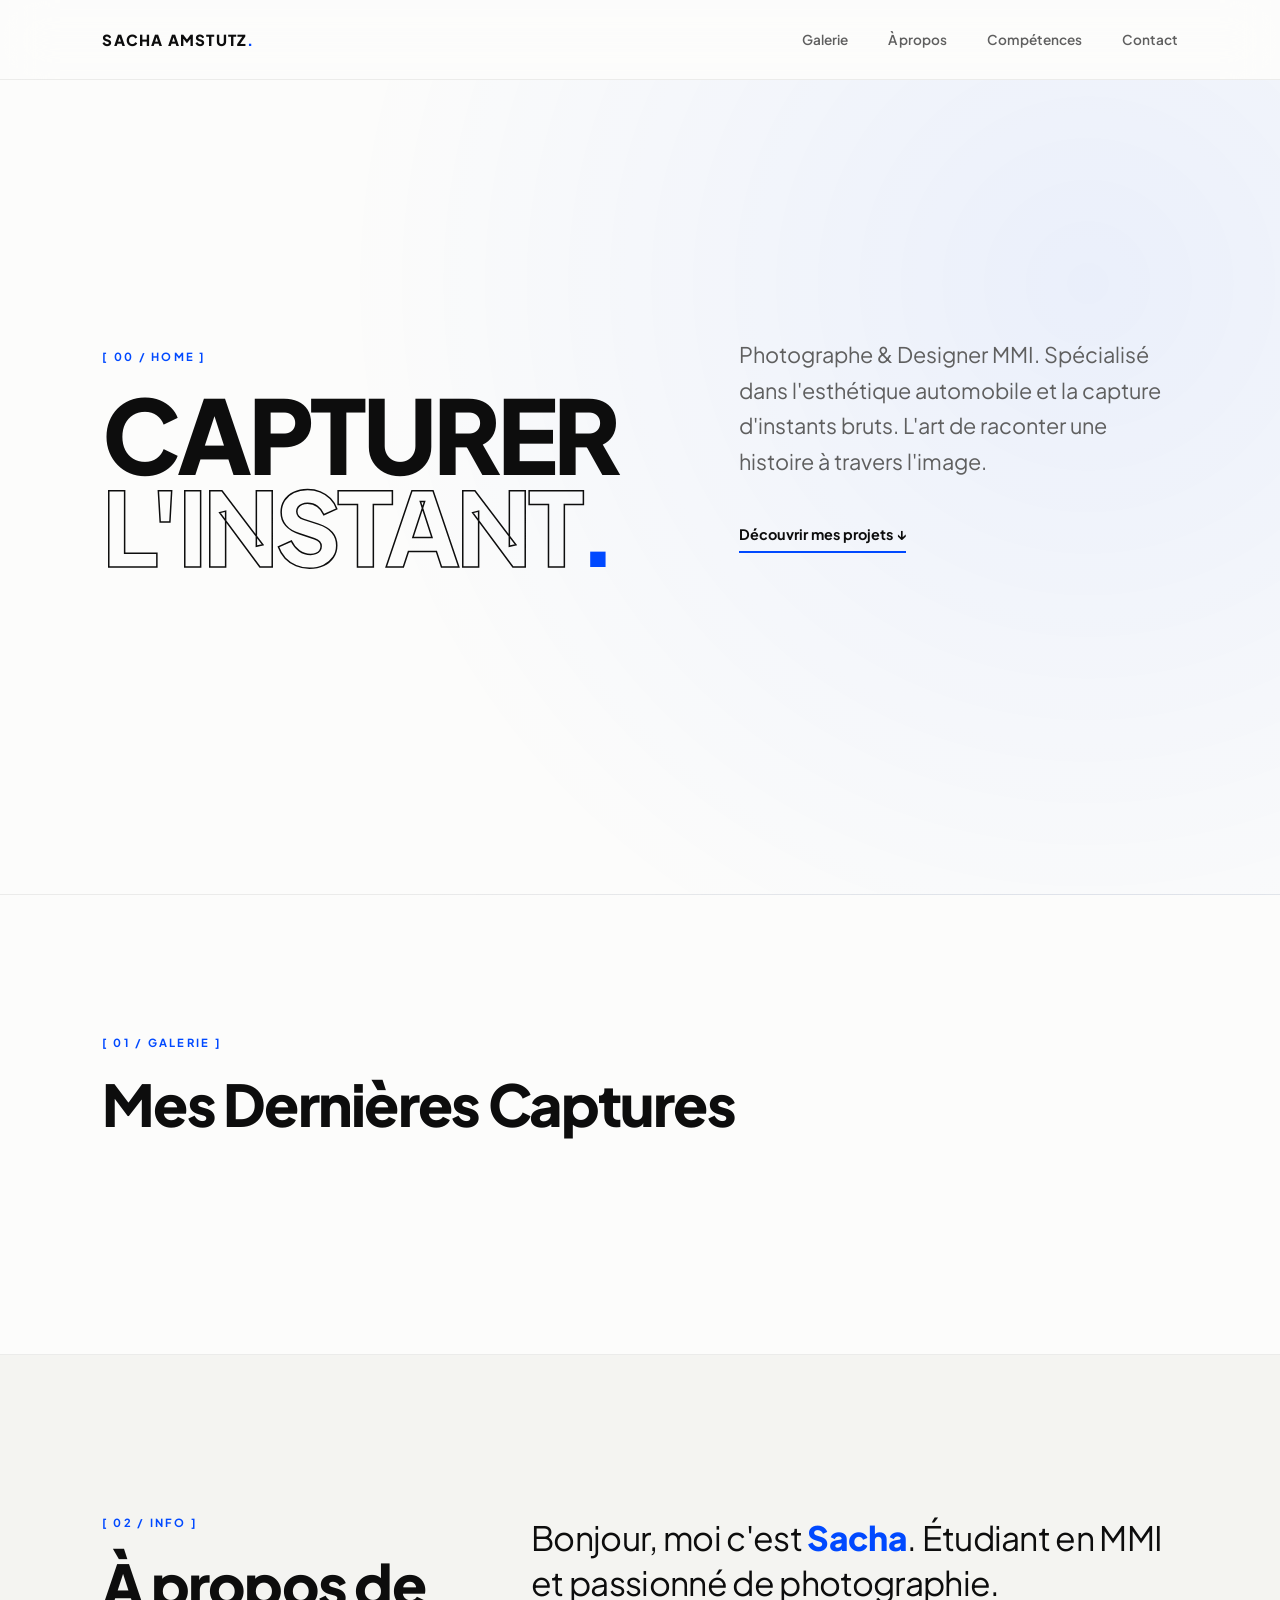
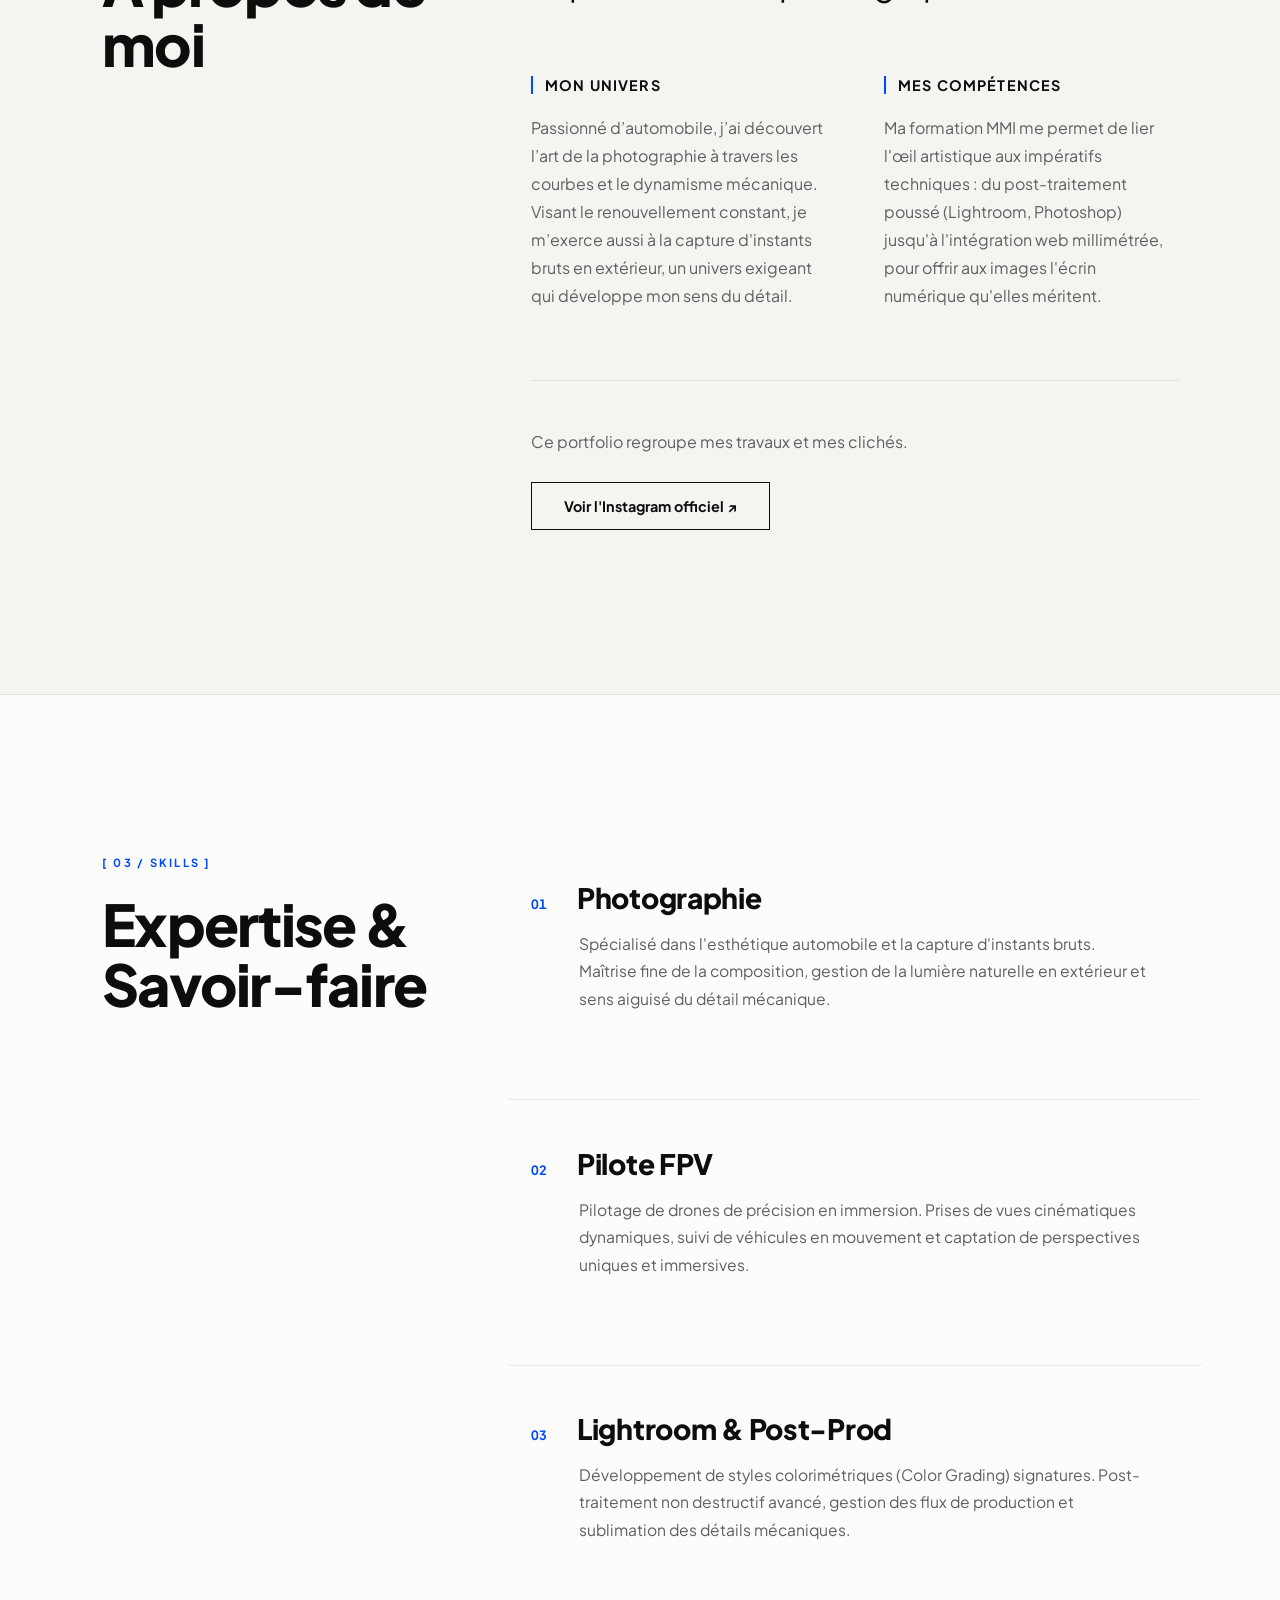
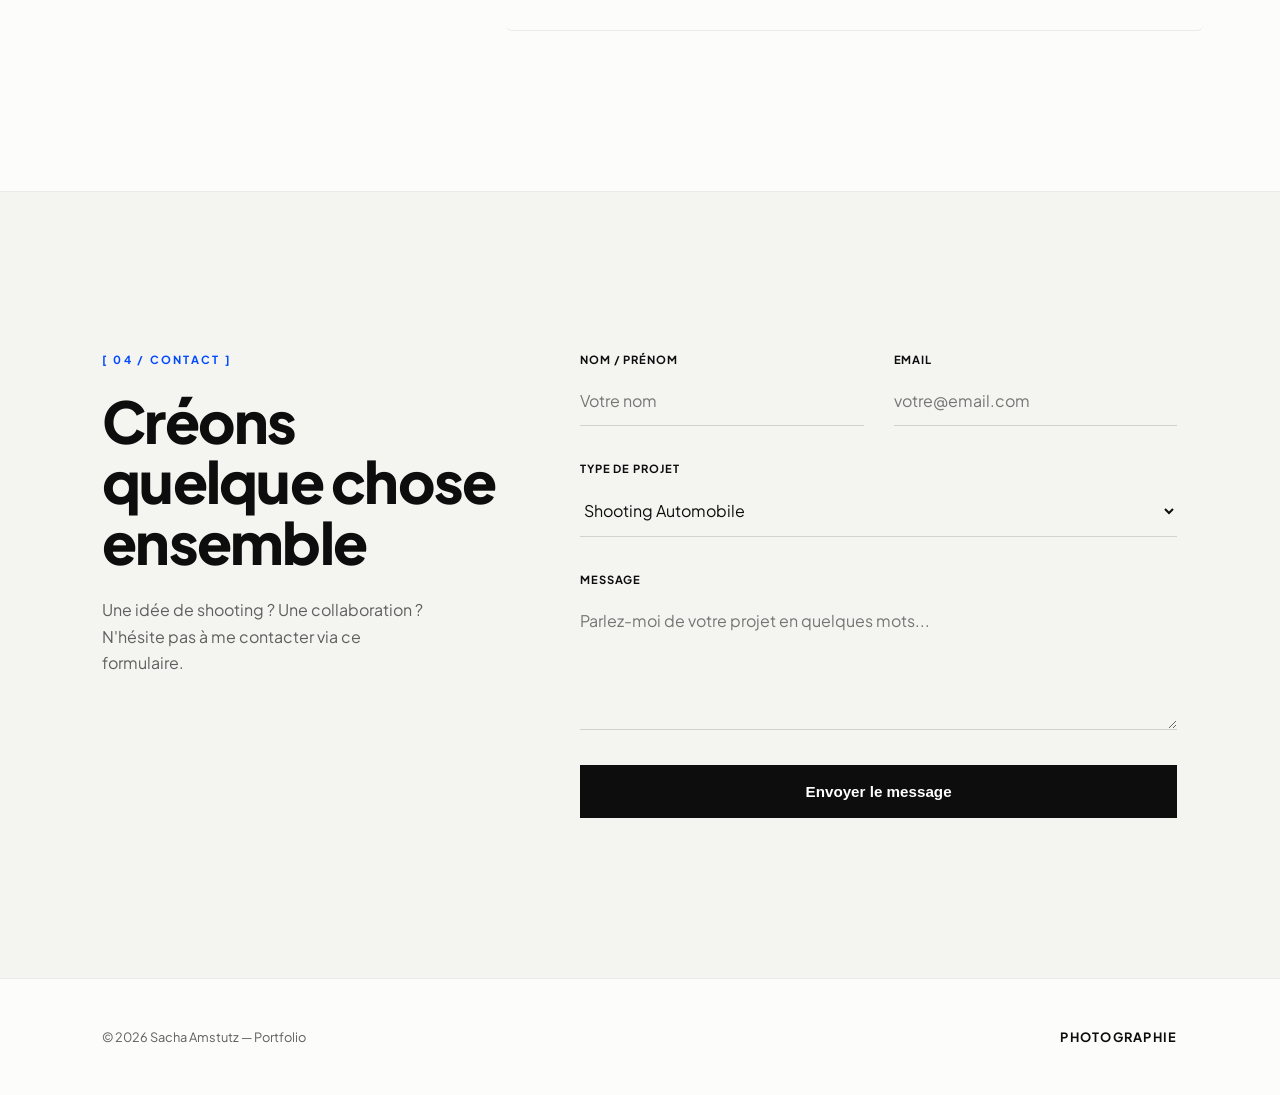
==== index.html @ 89e7b9d4 "Update index.html" ====
<!DOCTYPE html>
<html lang="fr">

<head>
    <meta charset="UTF-8">
    <meta name="viewport" content="width=device-width, initial-scale=1.0">
    
    <!-- Référencement (SEO) de niveau professionnel -->
    <title>Sacha Amstutz | Portfolio Photographie Automobile &amp; Cinématique FPV Toulouse</title>
    <meta name="description" content="Découvrez le portfolio de Sacha Amstutz, photographe spécialisé dans l'esthétique automobile, le pilotage de drone FPV cinématique et le post-traitement haut de gamme.">
    
    <!-- Balises Open Graph pour les partages de liens (LinkedIn, Insta, Discord) -->
    <meta property="og:title" content="Sacha Amstutz | Portfolio Photographie &amp; FPV">
    <meta property="og:description" content="Exploration visuelle de l'esthétique automobile et d'instants bruts à travers l'objectif et le vol en immersion.">
    <meta property="og:type" content="website">

    <!-- Configuration des Favicons corrigée pour GitHub Pages -->
    <link rel="icon" type="image/png" href="favicon-96x96.png" sizes="96x96">
    <link rel="icon" type="image/svg+xml" href="favicon.svg">
    <link rel="shortcut icon" href="favicon.ico">
    <link rel="apple-touch-icon" sizes="180x180" href="apple-touch-icon.png">
    <meta name="apple-mobile-web-app-title" content="Portfolio Sacha">
    <link rel="manifest" href="site.webmanifest">

    <link href="https://fonts.googleapis.com/css2?family=Plus+Jakarta+Sans:wght@300;400;500;600;800&amp;display=swap" rel="stylesheet">
    <link rel="stylesheet" href="style.css">
    
    <!-- Script tiers chargé en asynchrone pour de meilleures performances -->
    <script src="https://elfsightcdn.com/platform.js" defer></script>
</head>

<body id="top">

    <div class="scroll-progress-bar"></div>

    <header>
        <a href="#" class="logo">SACHA AMSTUTZ<span class="dot">.</span></a>
        
        <!-- Bouton Burger optimisé pour l'accessibilité -->
        <button class="burger-menu" aria-label="Ouvrir le menu de navigation" aria-expanded="false" aria-controls="main-nav">
            <span class="burger-bar"></span>
            <span class="burger-bar"></span>
            <span class="burger-bar"></span>
        </button>

        <nav id="main-nav">
            <a href="#galerie" class="ancre"><span>Galerie</span></a>
            <a href="#propos" class="ancre"><span>À propos</span></a>
            <a href="#competences" class="ancre"><span>Compétences</span></a>
            <a href="#contact" class="ancre"><span>Contact</span></a>
        </nav>
    </header>

    <main>
        <section class="hero-section">
            <div class="hero-grid">
                <div class="hero-left-col animate-init">
                    <span class="section-index">[ 00 / HOME ]</span>
                    <h1>Capturer<br><span class="outline">l'instant</span><span class="accent-dot">.</span></h1>
                </div>
                <div class="hero-right-col animate-init">
                    <p class="hero-lead">
                        Photographe &amp; Designer MMI. Spécialisé dans l'esthétique automobile et la capture d'instants
                        bruts. L'art de raconter une histoire à travers l'image.
                    </p>
                    <a href="#galerie" class="hero-cta-btn ancre">Découvrir mes projets &darr;&#xFE0E;</a>
                </div>
            </div>
        </section>

        <section id="galerie" class="section-galerie">
            <div class="section-intro-block animate-on-scroll">
                <span class="section-index">[ 01 / GALERIE ]</span>
                <h2>Mes Dernières Captures</h2>
            </div>

            <div class="instagram-container animate-on-scroll">
                <div class="elfsight-app-9ce9c357-be09-4f0a-bccc-b95554a9b046"></div>
            </div>
        </section>

        <section id="propos" class="section-about">
            <div class="about-grid">
                <div class="about-left-col animate-on-scroll">
                    <span class="section-index">[ 02 / INFO ]</span>
                    <h2>À propos de moi</h2>
                </div>

                <div class="about-right-col">
                    <p class="about-lead animate-on-scroll">
                        Bonjour, moi c'est <strong class="highlight">Sacha</strong>. Étudiant en MMI et passionné de
                        photographie.
                    </p>

                    <div class="about-text-blocks">
                        <div class="about-block animate-on-scroll">
                            <h3>Mon Univers</h3>
                            <p>Passionné d’automobile, j’ai découvert l’art de la photographie à travers les courbes et
                                le dynamisme mécanique. Visant le renouvellement constant, je m’exerce aussi à la
                                capture d'instants bruts en extérieur, un univers exigeant qui développe mon sens du
                                détail.</p>
                        </div>

                        <div class="about-block animate-on-scroll">
                            <h3>Mes Compétences</h3>
                            <p>Ma formation MMI me permet de lier l'œil artistique aux impératifs techniques : du
                                post-traitement poussé (Lightroom, Photoshop) jusqu'à l'intégration web millimétrée,
                                pour offrir aux images l'écrin numérique qu'elles méritent.</p>
                        </div>
                    </div>

                    <div class="about-footer-block animate-on-scroll">
                        <p class="conclusion">Ce portfolio regroupe mes travaux et mes clichés.</p>
                        <a href="https://instagram.com/les_petites_photos_de_sacha" target="_blank" rel="noopener noreferrer" class="instagram-link">Voir l'Instagram officiel &#x2197;&#xFE0E;</a>
                    </div>
                </div>
            </div>
        </section>

        <section id="competences" class="section-skills">
            <div class="skills-grid">
                <div class="skills-left-col animate-on-scroll">
                    <span class="section-index">[ 03 / SKILLS ]</span>
                    <h2>Expertise &amp;<br>Savoir-faire</h2>
                </div>
                <div class="skills-right-col">
                    <div class="skills-list">

                        <div class="skill-item animate-on-scroll" data-target="page-photo">
                            <div class="skill-header">
                                <span class="skill-num">01</span>
                                <h3>Photographie</h3>
                            </div>
                            <p class="skill-description">
                                Spécialisé dans l'esthétique automobile et la capture d'instants bruts. Maîtrise fine de
                                la composition, gestion de la lumière naturelle en extérieur et sens aiguisé du détail
                                mécanique.
                            </p>
                            <span class="skill-link-indicator">Découvrir l'univers &#x2197;&#xFE0E;</span>
                        </div>

                        <div class="skill-item animate-on-scroll" data-target="page-fpv">
                            <div class="skill-header">
                                <span class="skill-num">02</span>
                                <h3>Pilote FPV</h3>
                            </div>
                            <p class="skill-description">
                                Pilotage de drones de précision en immersion. Prises de vues cinématiques dynamiques,
                                suivi de véhicules en mouvement et captation de perspectives uniques et immersives.
                            </p>
                            <span class="skill-link-indicator">Voir les réalisations &#x2197;&#xFE0E;</span>
                        </div>

                        <div class="skill-item animate-on-scroll" data-target="page-lightroom">
                            <div class="skill-header">
                                <span class="skill-num">03</span>
                                <h3>Lightroom &amp; Post-Prod</h3>
                            </div>
                            <p class="skill-description">
                                Développement de styles colorimétriques (Color Grading) signatures. Post-traitement non
                                destructif avancé, gestion des flux de production et sublimation des détails mécaniques.
                            </p>
                            <span class="skill-link-indicator">Découvrir le workflow &#x2197;&#xFE0E;</span>
                        </div>
                    </div>
                </div>
            </div>
        </section>

        <section id="contact" class="section-contact">
            <div class="contact-grid">
                <div class="contact-left-col animate-on-scroll">
                    <span class="section-index">[ 04 / CONTACT ]</span>
                    <h2>Créons quelque chose ensemble</h2>
                    <p class="contact-lead">Une idée de shooting ? Une collaboration ? N'hésite pas à me contacter via
                        ce formulaire.</p>
                </div>

                <div class="contact-right-col animate-on-scroll">
                    <form class="structured-form" action="https://api.web3forms.com/submit" method="POST" id="portfolio-form">

                        <input type="hidden" name="access_key" value="5c9b0635-773d-40f8-8803-102609d29f8f">

                        <div class="form-row">
                            <div class="form-group">
                                <label for="fullname">Nom / Prénom</label>
                                <input type="text" id="fullname" name="name" required placeholder="Votre nom">
                            </div>
                            <div class="form-group">
                                <label for="email">Email</label>
                                <input type="email" id="email" name="email" required placeholder="votre@email.com">
                            </div>
                        </div>

                        <div class="form-group">
                            <label for="project-type">Type de projet</label>
                            <div class="select-wrapper">
                                <select id="project-type" name="project-type">
                                    <option value="Shooting Automobile">Shooting Automobile</option>
                                    <option value="Collaboration Creative">Collaboration Créative</option>
                                    <option value="Autre Projet">Autre Projet</option>
                                </select>
                            </div>
                        </div>

                        <div class="form-group">
                            <label for="message">Message</label>
                            <textarea id="message" name="message" rows="5" required placeholder="Parlez-moi de votre projet en quelques mots..."></textarea>
                        </div>

                        <button type="submit" class="submit-btn"><span>Envoyer le message</span></button>
                    </form>
                </div>
            </div>
        </section>
    </main>

    <footer>
        <div class="footer-inner">
            <p>© 2026 Sacha Amstutz — Portfolio</p>
            <p class="footer-tag">Photographie</p>
        </div>
    </footer>

    <!-- Écrans / Modales Plein Écran (Skills) -->
    <div id="page-photo" class="skill-page-overlay">
        <div class="skill-page-content">
            <button class="close-skill-page">&#x2190;&#xFE0E; Retour au portfolio</button>
            <div class="skill-page-body">
                <span class="section-index">[ SKILL / 01 ]</span>
                <h2 class="skill-page-title">Photographie <br><span class="outline">Automobile</span><span class="accent-dot">.</span></h2>

                <div class="skill-page-grid">
                    <div class="skill-page-left">
                        <h3>L'approche &amp; Storytelling</h3>
                        <p>Pour moi, photographier une voiture ne se résume pas à capturer une carrosserie statique.
                            C'est une démarche de pur storytelling. Chaque marque, chaque modèle possède un héritage,
                            une âme et une intention de design. Mon but est de retransmettre l'ambiance du lieu, de
                            jouer avec l'environnement pour raconter l'histoire unique du véhicule, qu'il s'agisse de
                            l'élégance intemporelle d'une classique ou de la brutalité d'une sportive moderne.</p>

                        <div class="highlight-box">
                            <h4>Dernier projet marquant : La Porsche 911 - 1965</h4>
                            <p>Véritable coup de cœur visuel, j'ai eu l'opportunité de shooter récemment une icône
                                absolue : une ancienne Porsche 911. Ses courbes mythiques, ses phares caractéristiques
                                et ses reflets authentiques ont offert un terrain de jeu exceptionnel pour capturer
                                l'alliance parfaite entre mécanique vintage et lumière naturelle brute.</p>
                        </div>
                    </div>
                    <div class="skill-page-right">
                        <div class="specs-card">
                            <h4>Configuration Matériel</h4>
                            <ul>
                                <li class="spec-item"><strong>Boitier principal :</strong> Sony DSC-HX50</li>
                                <li class="spec-item"><strong>Spécificité technique :</strong> Ultra-polyvalent, idéal
                                    pour saisir des détails mécaniques furtifs avec réactivité sur le terrain.</li>
                                <li class="spec-item"><strong>Focus artistique :</strong> Gestion fine de l'exposition
                                    en extérieur et optimisation de la lumière naturelle sans artifice.</li>
                            </ul>
                        </div>
                    </div>
                </div>
            </div>
        </div>
    </div>

    <div id="page-fpv" class="skill-page-overlay">
        <div class="skill-page-content">
            <button class="close-skill-page">&#x2190;&#xFE0E; Retour au portfolio</button>
            <div class="skill-page-body">
                <span class="section-index">[ SKILL / 02 ]</span>
                <h2 class="skill-page-title">Prises de vues <br><span class="outline">Cinématiques FPV</span><span class="accent-dot">.</span></h2>

                <div class="skill-page-grid">
                    <div class="skill-page-left">
                        <h3>L'experience de vol</h3>
                        <p>Le pilotage FPV (First Person View) en immersion totale permet d'offrir une perspective
                            unique et spectaculaire, absolument impossible à obtenir par le biais de caméras ou de
                            drones classiques. Ma recherche constante s'articule autour de la fluidité extrême des
                            mouvements et des trajectoires créatives, capables de couper le souffle et d'immerger
                            totalement le spectateur dans l'action.</p>

                        <div class="highlight-box">
                            <h4>Vol de précision &amp; Suivi dynamique</h4>
                            <p>Spécialisé dans le suivi subtil et sécurisé de véhicules en mouvement, je mets ma
                                maîtrise technique au service de plans cinématiques audacieux. Slalomer à ras du sol,
                                flirter avec les reliefs environnementaux ou calquer ma vitesse sur celle d'une voiture
                                de sport font partie intégrante de mon expertise.</p>
                        </div>
                    </div>
                    <div class="skill-page-right">
                        <div class="specs-card">
                            <h4>Configuration Drone</h4>
                            <ul>
                                <li class="spec-item"><strong>Châssis :</strong> Drone Quadcopter 5 pouces (optimisé
                                    pour la vitesse, l'inertie et la stabilité en extérieur)</li>
                                <li class="spec-item"><strong>Système vidéo :</strong> DJI Air Unit 04 Pro</li>
                                <li class="spec-item"><strong>Qualité :</strong> Retour HD à haute fréquence, captation
                                    cinématographique fluide à haut débit pour une netteté absolue du détail mécanique à
                                    pleine vitesse.</li>
                            </ul>
                        </div>
                    </div>
                </div>
            </div>
        </div>
    </div>

    <div id="page-lightroom" class="skill-page-overlay">
        <div class="skill-page-content">
            <button class="close-skill-page">&#x2190;&#xFE0E; Retour au portfolio</button>
            <div class="skill-page-body">
                <span class="section-index">[ SKILL / 03 ]</span>
                <h2 class="skill-page-title">Color Grading <br><span class="outline">&amp; Post-Prod</span><span class="accent-dot">.</span></h2>

                <div class="skill-page-grid">
                    <div class="skill-page-left">
                        <h3>L'art de la colorimétrie sur-mesure</h3>
                        <p>Je refuse catégoriquement l'utilisation de presets ou de filtres préconçus. Pour moi, chaque
                            image possède sa propre identité lumineuse dictée par son environnement. Mon approche est
                            purement artisanale : je façonne le Color Grading à la main, pixel par pixel, pour sublimer
                            l'atmosphère d'origine. Mon style signature s'oriente vers des rendus profondément
                            cinématiques, rehaussés de teintes chaudes vibrantes. Cependant, la technique s'adapte
                            toujours à l'environnement : un shooting automobile sous la neige adoptera instantanément
                            une colorimétrie rigoureuse aux nuances froides et chirurgicales.</p>

                        <div class="highlight-box">
                            <h4>Le Workflow du pixel</h4>
                            <p>Ce niveau d'exigence demande du temps. Je passe en moyenne une demi-heure de
                                développement minutieux sur chaque photographie retenue. Sur un gros projet impliquant
                                le tri, la sélection rigoureuse et l'étalonnage de plus de 200 clichés, le processus
                                demande plusieurs heures de concentration intense, étalées sur plusieurs jours de
                                travail minutieux.</p>
                        </div>
                    </div>
                    <div class="skill-page-right">
                        <div class="specs-card">
                            <h4>Le Flux Numérique</h4>
                            <ul>
                                <li class="spec-item"><strong>Logiciel cœur :</strong> Adobe Lightroom Premium</li>
                                <li class="spec-item"><strong>Méthodologie :</strong> Retouche non destructive, courbe
                                    des tonalités personnalisée, gestion isolée des teintes par canal TSL.</li>
                                <li class="spec-item"><strong>Objectif final :</strong> Donner aux images l'écrin haut
                                    de gamme et l'ambiance cinématographique qu'elles méritent.</li>
                            </ul>
                        </div>
                    </div>
                </div>
            </div>
        </div>
    </div>

    <a href="#top" id="back-to-top" class="back-to-top" aria-label="Remonter en haut de la page">&uarr;&#xFE0E;</a>

    <script src="script.js"></script>
</body>

</html>
---- style.css ----
/* ═══════════════════════════════════════════
   RESET & SYSTEM CONFIGURATION
═══════════════════════════════════════════ */
* {
    margin: 0;
    padding: 0;
    box-sizing: border-box;
}

:root {
    --bg-color: #fcfcfb;        
    --bg-surface: #f4f4f1;      /* Légèrement plus chaud pour un effet éditorial */
    --text-color: #0d0d0d;      
    --text-muted: #5f5f5f;      
    --accent-color: #0049ff;    /* BLEU ÉLECTRIQUE DIOR/STRIKING */
    --accent-light: rgba(0, 73, 255, 0.04);
    --border-color: rgba(17, 17, 17, 0.07); 
    --transition-grid: cubic-bezier(0.16, 1, 0.3, 1); /* Courbe ultra-luxe */
}

/* Barre de progression haut de page */
.scroll-progress-bar {
    position: fixed;
    top: 0;
    left: 0;
    width: 100%;
    height: 4px;
    background-color: var(--accent-color);
    z-index: 2000;
    transform-origin: left;
    transform: scaleX(0);
    animation: grow-progress auto linear forwards;
    animation-timeline: scroll();
}

@keyframes grow-progress {
    to { transform: scaleX(1); }
}

html {
    background-color: var(--bg-color);
    color: var(--text-color);
    font-family: 'Plus Jakarta Sans', sans-serif;
    -webkit-font-smoothing: antialiased;
    scroll-behavior: smooth;
}

body {
    overflow-x: hidden;
}

/* ═══════════════════════════════════════════
   HEADER & NAVIGATION INNOVANTE
═══════════════════════════════════════════ */
header {
    display: flex;
    justify-content: space-between;
    align-items: center;
    padding: 25px 8%;
    background-color: rgba(252, 252, 251, 0.75);
    backdrop-filter: blur(25px); /* Flou de verre poli plus prononcé */
    -webkit-backdrop-filter: blur(25px);
    position: sticky;
    top: 0;
    z-index: 1000;
    border-bottom: 1px solid var(--border-color);
    transition: padding 0.4s var(--transition-grid);
}

.logo {
    font-weight: 800;
    font-size: 0.95rem;
    letter-spacing: 0.08em;
    text-decoration: none;
    color: var(--text-color);
    position: relative;
    z-index: 1010; /* Reste au-dessus du menu mobile */
}

.logo .dot {
    color: var(--accent-color);
    display: inline-block;
}

header nav {
    display: flex;
    gap: 40px;
}

header nav a {
    text-decoration: none;
    color: var(--text-muted);
    font-weight: 600;
    font-size: 0.85rem;
    position: relative;
    padding: 6px 0;
    display: inline-block;
}

/* Animation de soulignement extensible haut de gamme */
header nav a span {
    position: relative;
    transition: color 0.3s var(--transition-grid);
}

header nav a::after {
    content: '';
    position: absolute;
    bottom: 0;
    left: 0;
    width: 100%;
    height: 2px;
    background-color: var(--accent-color);
    transform: scaleX(0);
    transform-origin: right;
    transition: transform 0.4s var(--transition-grid);
}

header nav a:hover::after {
    transform: scaleX(1);
    transform-origin: left;
}

header nav a:hover span {
    color: var(--text-color);
}

/* Bouton Burger pour Écrans Mobiles */
.burger-menu {
    display: none; /* Caché sur desktop */
    flex-direction: column;
    justify-content: space-between;
    width: 24px;
    height: 18px;
    background: none;
    border: none;
    cursor: pointer;
    padding: 0;
    z-index: 1010;
}

.burger-bar {
    width: 100%;
    height: 2px;
    background-color: var(--text-color);
    transition: transform 0.4s var(--transition-grid), opacity 0.3s ease;
    transform-origin: center; /* <--- MODIFIÉ : "center" au lieu de "left center" */
}

/* ═══════════════════════════════════════════
   TYPOGRAPHIE & STRATEGIQUE SPACING
═══════════════════════════════════════════ */
.section-index {
    font-size: 0.7rem;
    font-weight: 700;
    letter-spacing: 0.2em;
    color: var(--accent-color);
    display: block;
    margin-bottom: 25px;
    text-transform: uppercase;
}

h2 {
    font-size: clamp(2.4rem, 4.5vw, 3.8rem);
    font-weight: 800;
    letter-spacing: -0.03em;
    line-height: 1.05;
}

/* ═══════════════════════════════════════════
   HERO SECTION
═══════════════════════════════════════════ */
.hero-section {
    min-height: calc(100vh - 85px);
    display: flex;
    align-items: center;
    padding: 0 8%;
    border-bottom: 1px solid var(--border-color);
    background: radial-gradient(circle at 85% 25%, rgba(0, 73, 255, 0.07) 0%, transparent 60%);
}

.hero-grid {
    display: grid;
    grid-template-columns: 1.1fr 0.9fr;
    gap: 100px;
    width: 100%;
    align-items: flex-end;
    padding-bottom: 6%;
}

.hero-left-col h1 {
    font-size: clamp(3.8rem, 8vw, 6.5rem);
    font-weight: 800;
    line-height: 0.9;
    letter-spacing: -0.04em;
    text-transform: uppercase;
}

.hero-left-col h1 .outline {
    color: transparent;
    -webkit-text-stroke: 1.5px var(--text-color);
}

.hero-left-col .accent-dot {
    color: var(--accent-color);
}

.hero-right-col {
    display: flex;
    flex-direction: column;
    align-items: flex-start;
    padding-bottom: 20px;
}

.hero-lead {
    font-size: clamp(1.1rem, 1.8vw, 1.35rem);
    line-height: 1.65;
    color: var(--text-muted);
    margin-bottom: 45px;
}

.hero-cta-btn {
    font-size: 0.9rem;
    font-weight: 700;
    color: var(--text-color);
    text-decoration: none;
    border-bottom: 2px solid var(--accent-color);
    padding-bottom: 8px;
    position: relative;
    transition: color 0.3s var(--transition-grid);
    /* Protection anti-emoji système */
    font-family: 'Plus Jakarta Sans', -apple-system, BlinkMacSystemFont, sans-serif;
}

.hero-cta-btn:hover {
    color: var(--accent-color);
}

/* ═══════════════════════════════════════════
   SECTION GALERIE
═══════════════════════════════════════════ */
.section-galerie {
    padding: 140px 8%;
    border-bottom: 1px solid var(--border-color);
}

.section-intro-block {
    margin-bottom: 80px;
}

.instagram-container {
    width: 100%;
    max-width: 850px;
    margin: 0 auto;
    border-radius: 4px;
    overflow: hidden;
}

/* ═══════════════════════════════════════════
   SECTION À PROPOS
═══════════════════════════════════════════ */
.section-about {
    padding: 160px 8%;
    border-bottom: 1px solid var(--border-color);
    background-color: var(--bg-surface);
}

.about-grid {
    display: grid;
    grid-template-columns: 0.7fr 1.3fr;
    gap: 80px;
}

.about-right-col {
    display: flex;
    flex-direction: column;
}

.about-lead {
    font-size: clamp(1.5rem, 2.8vw, 2.1rem);
    font-weight: 400;
    line-height: 1.35;
    color: var(--text-color);
    margin-bottom: 70px;
    letter-spacing: -0.02em;
}

.about-lead .highlight {
    color: var(--accent-color);
    font-weight: 800;
}

.about-text-blocks {
    display: grid;
    grid-template-columns: 1fr 1fr;
    gap: 60px;
    margin-bottom: 70px;
}

.about-block h3 {
    font-size: 0.9rem;
    font-weight: 700;
    text-transform: uppercase;
    letter-spacing: 0.08em;
    margin-bottom: 20px;
    color: var(--text-color);
    border-left: 2px solid var(--accent-color);
    padding-left: 12px;
}

.about-block p {
    font-size: 1rem;
    line-height: 1.75;
    color: var(--text-muted);
}

.about-footer-block {
    border-top: 1px solid rgba(17, 17, 17, 0.08);
    padding-top: 50px;
}

.about-footer-block .conclusion {
    font-size: 1rem;
    color: var(--text-muted);
    margin-bottom: 30px;
}

/* Bouton Instagram : effet de remplissage fluide */
.instagram-link {
    display: inline-block;
    font-size: 0.9rem;
    font-weight: 700;
    color: var(--text-color);
    text-decoration: none;
    border: 1px solid var(--text-color);
    padding: 14px 32px;
    background-color: transparent;
    position: relative;
    z-index: 1;
    overflow: hidden;
    transition: color 0.4s var(--transition-grid), border-color 0.4s var(--transition-grid);
    /* Protection anti-emoji système */
    font-family: 'Plus Jakarta Sans', -apple-system, BlinkMacSystemFont, sans-serif;
}

.instagram-link::before {
    content: '';
    position: absolute;
    top: 0;
    left: 0;
    width: 100%;
    height: 100%;
    background-color: var(--accent-color);
    z-index: -1;
    transform: translateY(101%);
    transition: transform 0.4s var(--transition-grid);
}

.instagram-link:hover {
    color: white;
    border-color: var(--accent-color);
}

.instagram-link:hover::before {
    transform: translateY(0);
}

/* ═══════════════════════════════════════════
   SECTION COMPÉTENCES & INTERACTIVE ITEMS
═══════════════════════════════════════════ */
.section-skills {
    padding: 160px 8%;
    border-bottom: 1px solid var(--border-color);
}

.skills-grid {
    display: grid;
    grid-template-columns: 0.7fr 1.3fr;
    gap: 80px;
}

.skills-list {
    display: flex;
    flex-direction: column;
}

.skill-item {
    display: block;
    border-bottom: 1px solid var(--border-color);
    padding: 45px 25px;
    margin: 0 -25px;
    border-radius: 6px;
    cursor: pointer;
    background-color: transparent;
    transition: background-color 0.5s var(--transition-grid);
}

.skill-item:first-child {
    padding-top: 25px;
}

.skill-item:hover {
    background-color: var(--accent-light);
}

/* Cinétique fluide de glissement des composants internes */
.skill-item .skill-header,
.skill-item .skill-description {
    transform: translateX(0);
    will-change: transform;
    transition: transform 0.45s var(--transition-grid);
}

.skill-item:hover .skill-header,
.skill-item:hover .skill-description {
    transform: translateX(15px);
}

header nav a,
.skill-link-indicator {
    /* Protection anti-emoji système pour les petites flèches */
    font-family: 'Plus Jakarta Sans', -apple-system, BlinkMacSystemFont, sans-serif;
}

.skill-header {
    display: flex;
    align-items: baseline;
    gap: 30px;
    margin-bottom: 15px;
}

.skill-num {
    font-size: 0.8rem;
    font-weight: 700;
    color: var(--accent-color);
    font-variant-numeric: tabular-nums;
}

.skill-item h3 {
    font-size: clamp(1.4rem, 2.2vw, 1.8rem);
    font-weight: 800;
    letter-spacing: -0.01em;
}

.skill-description {
    font-size: 0.98rem;
    line-height: 1.75;
    color: var(--text-muted);
    max-width: 620px;
    padding-left: 48px;
    margin-bottom: 18px;
}

.skill-link-indicator {
    display: block;
    font-size: 1.2rem; /* AUGMENTÉ : Passe de 0.8rem à 1.2rem */
    font-weight: 700;
    color: var(--accent-color);
    padding-left: 48px;
    opacity: 0;
    transform: translateX(-5px);
    will-change: transform, opacity;
    transition: opacity 0.45s var(--transition-grid), transform 0.45s var(--transition-grid);
    font-family: 'Plus Jakarta Sans', -apple-system, BlinkMacSystemFont, sans-serif;
}

.skill-item:hover .skill-link-indicator {
    opacity: 1;
    transform: translateX(15px);
}

/* ═══════════════════════════════════════════
   SUB-PAGES OVERLAYS CINÉMATIQUES (MODALES)
═══════════════════════════════════════════ */
.skill-page-overlay {
    position: fixed;
    top: 0;
    left: 0;
    width: 100%;
    height: 100%;
    background-color: var(--bg-color);
    z-index: 3000; 
    overflow-y: auto;
    
    /* Mix de glissement ET d'échelle pour un effet de focus ultra-immersif */
    transform: translateY(60px) scale(0.98);
    opacity: 0;
    visibility: hidden;
    transition: transform 0.75s var(--transition-grid),
                opacity 0.6s var(--transition-grid),
                visibility 0.75s var(--transition-grid);
}

.skill-page-overlay.is-active {
    transform: translateY(0) scale(1);
    opacity: 1;
    visibility: visible;
}

.skill-page-content {
    padding: 60px 8% 120px 8%;
    max-width: 1600px;
    margin: 0 auto;
}

.close-skill-page {
    background: none;
    border: none;
    font-family: inherit;
    font-size: 0.9rem;
    font-weight: 700;
    color: var(--text-color);
    cursor: pointer;
    padding: 10px 0;
    margin-bottom: 60px;
    border-bottom: 2px solid var(--accent-color);
    transition: color 0.3s var(--transition-grid), transform 0.3s var(--transition-grid);
    /* Protection anti-emoji système */
    font-family: 'Plus Jakarta Sans', -apple-system, BlinkMacSystemFont, sans-serif;
}

.close-skill-page:hover {
    color: var(--accent-color);
    transform: translateX(-5px);
}

.skill-page-title {
    font-size: clamp(2.5rem, 6vw, 4.5rem);
    font-weight: 800;
    line-height: 1;
    letter-spacing: -0.04em;
    text-transform: uppercase;
    margin-bottom: 60px;
}

.skill-page-title .outline {
    color: transparent;
    -webkit-text-stroke: 1.5px var(--text-color);
}

.skill-page-grid {
    display: grid;
    grid-template-columns: 1.2fr 0.8fr;
    gap: 80px;
    align-items: flex-start;
}

.skill-page-left h3 {
    font-size: 1.4rem;
    font-weight: 800;
    margin-bottom: 20px;
    letter-spacing: -0.02em;
}

.skill-page-left p {
    font-size: 1.05rem;
    line-height: 1.75;
    color: var(--text-muted);
    margin-bottom: 40px;
}

.highlight-box {
    background-color: var(--bg-surface);
    border-left: 4px solid var(--accent-color);
    padding: 35px;
    border-radius: 4px;
}

.highlight-box h4 {
    font-size: 1.1rem;
    font-weight: 800;
    margin-bottom: 12px;
}

.highlight-box p {
    font-size: 0.98rem;
    line-height: 1.65;
}

.specs-card {
    background-color: var(--text-color);
    color: white;
    padding: 45px;
    border-radius: 6px;
    box-shadow: 0 30px 60px rgba(0, 0, 0, 0.08);
}

.specs-card h4 {
    font-size: 0.9rem;
    font-weight: 700;
    text-transform: uppercase;
    letter-spacing: 0.08em;
    color: #a1a1a1;
    border-bottom: 1px solid rgba(255, 255, 255, 0.1);
    padding-bottom: 15px;
    margin-bottom: 25px;
}

.specs-card ul {
    list-style: none;
}

.spec-item {
    font-size: 0.95rem;
    line-height: 1.65;
    color: #bcbcbc;
    margin-bottom: 22px;
}

.spec-item strong {
    color: white;
    display: block;
    margin-bottom: 6px;
}

/* ═══════════════════════════════════════════
   SECTION CONTACT & FORMULAIRE MINIMALISTE LUXE
═══════════════════════════════════════════ */
.section-contact {
    padding: 160px 8%;
    background-color: var(--bg-surface);
}

.contact-grid {
    display: grid;
    grid-template-columns: 0.8fr 1.2fr;
    gap: 80px;
}

.contact-left-col .contact-lead {
    font-size: 1rem;
    line-height: 1.65;
    color: var(--text-muted);
    margin-top: 25px;
    max-width: 340px;
}

.structured-form {
    display: flex;
    flex-direction: column;
    gap: 35px;
}

.form-row {
    display: grid;
    grid-template-columns: 1fr 1fr;
    gap: 30px;
}

.form-group {
    display: flex;
    flex-direction: column;
    gap: 10px;
    position: relative;
}

.form-group label {
    font-size: 0.7rem;
    font-weight: 700;
    text-transform: uppercase;
    letter-spacing: 0.08em;
    color: var(--text-color);
}

/* Input minimaliste : juste une belle ligne raffinée */
.structured-form input,
.structured-form textarea,
.structured-form select {
    width: 100%;
    padding: 14px 0;
    background-color: transparent;
    border: none;
    border-bottom: 1px solid rgba(17, 17, 17, 0.15);
    font-family: inherit;
    font-size: 1rem;
    color: var(--text-color);
    outline: none;
    border-radius: 0;
    transition: border-color 0.4s var(--transition-grid);
}

/* Effet d'illumination de la ligne au focus */
.structured-form input:focus,
.structured-form textarea:focus,
.structured-form select:focus {
    border-color: var(--accent-color);
}

.select-wrapper {
    position: relative;
}

/* Gros bouton "Envoyer" : Effet Wipe inversé */
.submit-btn {
    width: 100%;
    padding: 18px;
    background-color: var(--text-color);
    color: white;
    border: none;
    font-size: 0.95rem;
    font-weight: 700;
    cursor: pointer;
    position: relative;
    z-index: 1;
    overflow: hidden;
    transition: color 0.4s var(--transition-grid);
}

.submit-btn span {
    position: relative;
    z-index: 2;
}

.submit-btn::before {
    content: '';
    position: absolute;
    top: 0;
    left: 0;
    width: 100%;
    height: 100%;
    background-color: var(--accent-color);
    z-index: 1;
    transform: scaleX(0);
    transform-origin: right;
    transition: transform 0.5s var(--transition-grid);
}

.submit-btn:hover::before {
    transform: scaleX(1);
    transform-origin: left;
}

/* ═══════════════════════════════════════════
   FOOTER
═══════════════════════════════════════════ */
footer {
    padding: 50px 8%;
    background-color: var(--bg-color);
    border-top: 1px solid var(--border-color);
}

.footer-inner {
    display: flex;
    justify-content: space-between;
    align-items: center;
    font-size: 0.8rem;
    color: var(--text-muted);
}

.footer-tag {
    font-weight: 700;
    text-transform: uppercase;
    letter-spacing: 0.1em;
    color: var(--text-color);
}

/* ═══════════════════════════════════════════
   BOUTON RETOUR EN HAUT 
═══════════════════════════════════════════ */
.back-to-top {
    position: fixed;
    bottom: 35px;
    right: 35px;
    width: 48px;
    height: 48px;
    background-color: var(--text-color);
    color: white;
    text-decoration: none;
    border-radius: 50%;
    font-size: 1.6rem; /* AUGMENTÉ : Passe de 1.1rem à 1.6rem */
    font-weight: 700;
    cursor: pointer;
    z-index: 1500;
    display: flex;
    justify-content: center;
    align-items: center;
    padding-bottom: 4px; /* AJOUTÉ : Compense la ligne de base pour centrer le glyphe ↑ */
    
    opacity: 0;
    pointer-events: none;
    transform: translateY(15px);
    transition: opacity 0.4s var(--transition-grid), 
                transform 0.4s var(--transition-grid), 
                background-color 0.3s var(--transition-grid);
    font-family: 'Plus Jakarta Sans', -apple-system, BlinkMacSystemFont, sans-serif;
}
.back-to-top.is-visible {
    opacity: 1;
    pointer-events: auto;
    transform: translateY(0);
}

.back-to-top:hover {
    background-color: var(--accent-color);
}

/* ═══════════════════════════════════════════
   MÉCANIQUE D'ANIMATION (INTERSECTION OBSERVER)
═══════════════════════════════════════════ */
.animate-on-scroll {
    opacity: 0;
    transform: translateY(40px);
    will-change: transform, opacity;
    transition: opacity 1.2s var(--transition-grid), transform 1.2s var(--transition-grid);
}

.animate-on-scroll.is-visible {
    opacity: 1;
    transform: translateY(0);
}

.animate-init {
    animation: fadeUpInit 1.4s var(--transition-grid) forwards;
}
    
@keyframes fadeUpInit {
    from { opacity: 0; transform: translateY(20px); }
    to { opacity: 1; transform: translateY(0); }
}

/* ═══════════════════════════════════════════
   RESPONSIVE OPTIMIZATION (COMPLET TABLETTE & MOBILE)
═══════════════════════════════════════════ */
@media (max-width: 960px) {
    header { 
        padding: 20px 5%; 
    }

    /* Activation visuelle du menu burger */
    .burger-menu {
        display: flex;
    }

    /* Transformation en tiroir de navigation plein écran haut de gamme */
    header nav {
        position: fixed;
        top: 0;
        right: 0;
        width: 100%;
        height: 100vh;
        background-color: var(--bg-color);
        flex-direction: column;
        justify-content: center;
        align-items: center;
        gap: 35px;
        z-index: 1000;
        
        /* Dissimulation par défaut */
        transform: translateX(100%);
        transition: transform 0.6s var(--transition-grid);
    }

    /* Classe dynamique déclenchée via JavaScript */
    header.is-menu-open nav {
        transform: translateX(0);
    }

    header nav a {
        font-size: 1.5rem;
        font-weight: 800;
        text-transform: uppercase;
        letter-spacing: 0.05em;
    }

   /* Animation cinétique des barres du bouton burger au clic */
    header.is-menu-open .burger-bar:nth-child(1) {
        transform: translateY(8px) rotate(45deg); /* <--- MODIFIÉ */
    }
    header.is-menu-open .burger-bar:nth-child(2) {
        opacity: 0;
        transform: scaleX(0);
    }
    header.is-menu-open .burger-bar:nth-child(3) {
        transform: translateY(-8px) rotate(-45deg); /* <--- MODIFIÉ */
    }

    /* Structure globale adaptative */
    .hero-section, .section-galerie, .section-about, .section-skills, .section-contact, footer { 
        padding-left: 6%; 
        padding-right: 6%; 
    }
    
    .hero-section {
        padding-top: 60px;
        padding-bottom: 60px;
        min-height: auto;
    }

    .hero-grid, .about-grid, .skills-grid, .contact-grid {
        grid-template-columns: 1fr;
        gap: 60px;
    }
    
    .about-text-blocks, .form-row {
        grid-template-columns: 1fr;
        gap: 35px;
    }

    .about-lead {
        margin-bottom: 45px;
    }
    
    /* Nettoyage des effets de survol inadaptés au tactile (Skills) */
    .skills-list {
        gap: 15px;
    }

    .skill-item {
        padding: 30px 20px;
        margin: 0;
        background-color: rgba(17, 17, 17, 0.02);
        border: 1px solid var(--border-color);
        border-radius: 8px;
    }
    
    .skill-item:hover {
        background-color: rgba(17, 17, 17, 0.02);
    }
    
    .skill-item:hover .skill-header,
    .skill-item:hover .skill-description {
        transform: translateX(0);
    }
    
    .skill-description {
        padding-left: 0;
        font-size: 0.95rem;
    }

    .skill-link-indicator {
        padding-left: 0;
        opacity: 1;
        transform: translateX(0);
        margin-top: 10px;
    }
    
    .hero-right-col { 
        padding-bottom: 0; 
    }

    /* Adaptation des Overlays / Modales */
    .skill-page-content { 
        padding: 40px 6% 80px 6%; 
    }

    .skill-page-grid { 
        grid-template-columns: 1fr; 
        gap: 45px; 
    }

    .specs-card, .highlight-box {
        padding: 30px 20px;
    }

    /* Bouton retour en haut plus discret sur mobile */
    .back-to-top {
        bottom: 20px;
        right: 20px;
        width: 42px;
        height: 42px;
    }
}

@media (max-width: 480px) {
    h2 {
        font-size: 2.2rem;
    }

    .hero-left-col h1 {
        font-size: 3.2rem;
    }

    .section-galerie, .section-about, .section-skills, .section-contact {
        padding-top: 100px;
        padding-bottom: 100px;
    }

    .footer-inner {
        flex-direction: column;
        gap: 15px;
        text-align: center;
    }
}
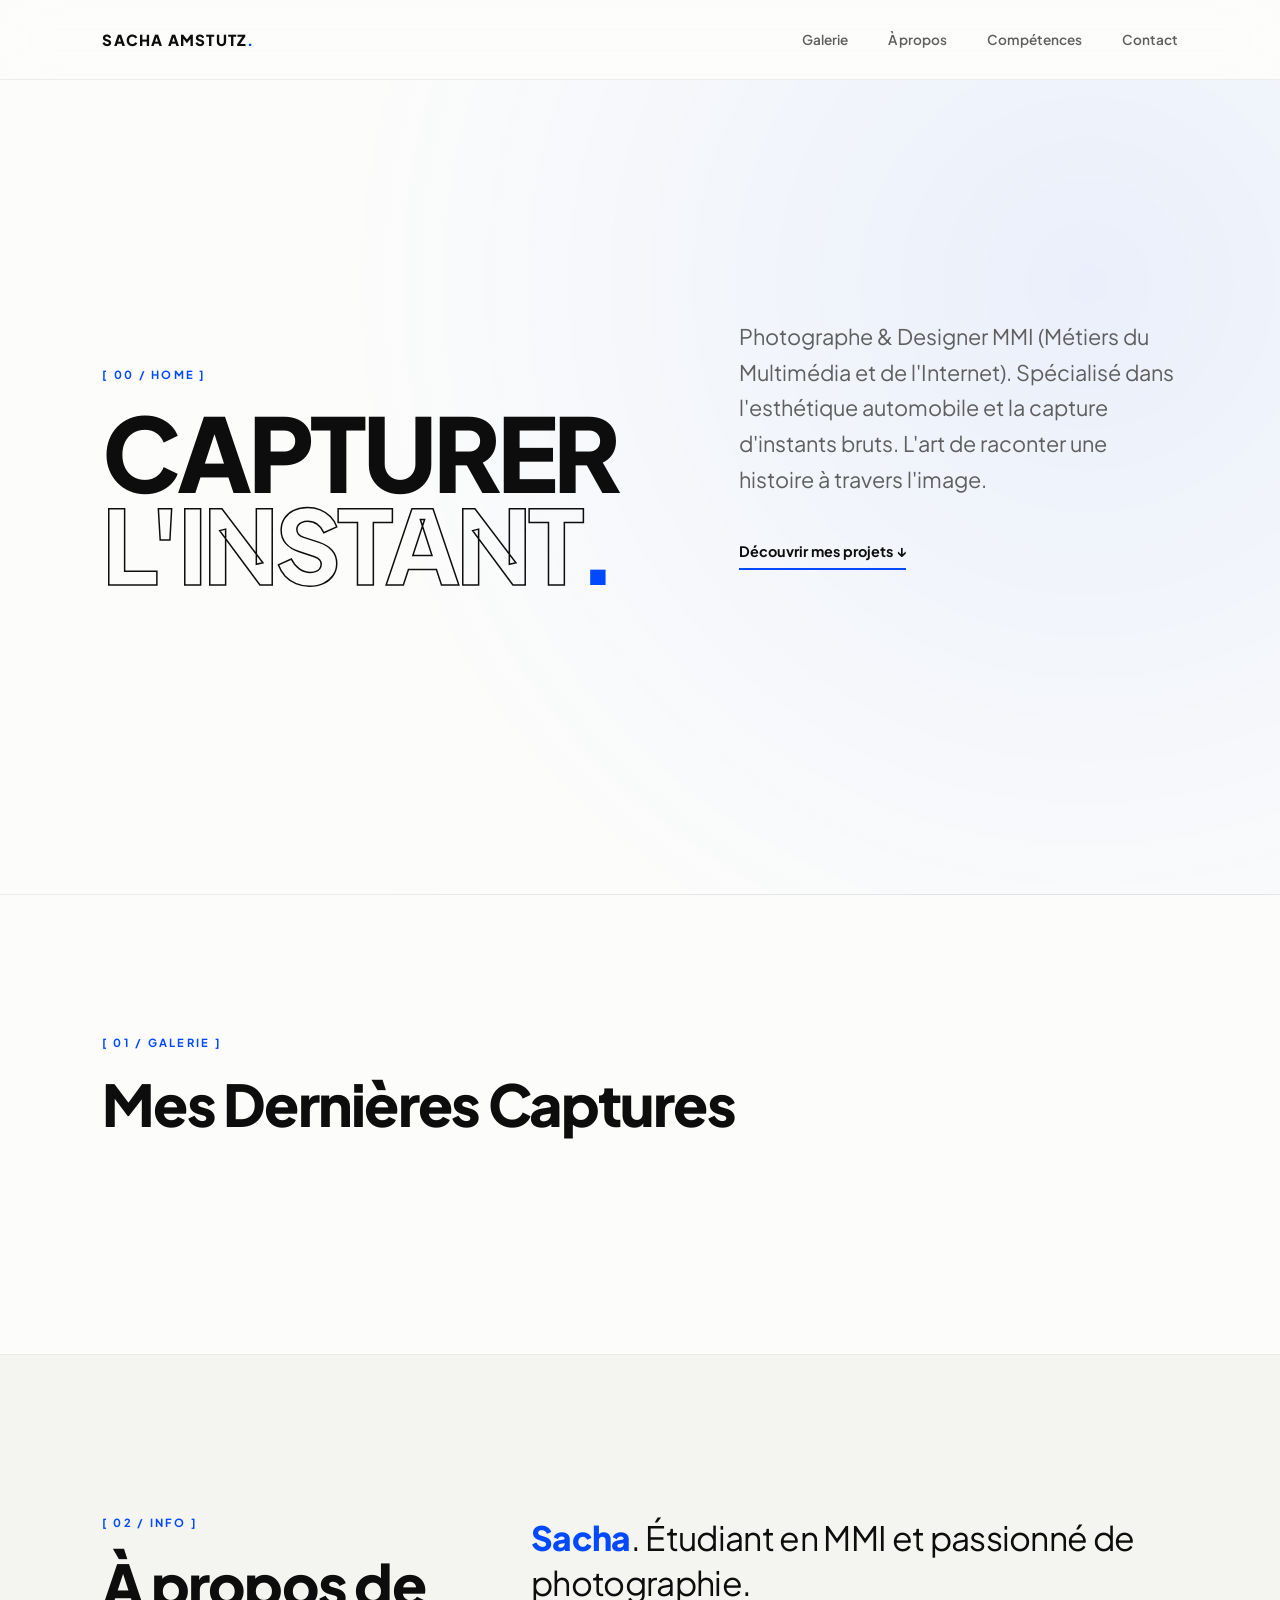
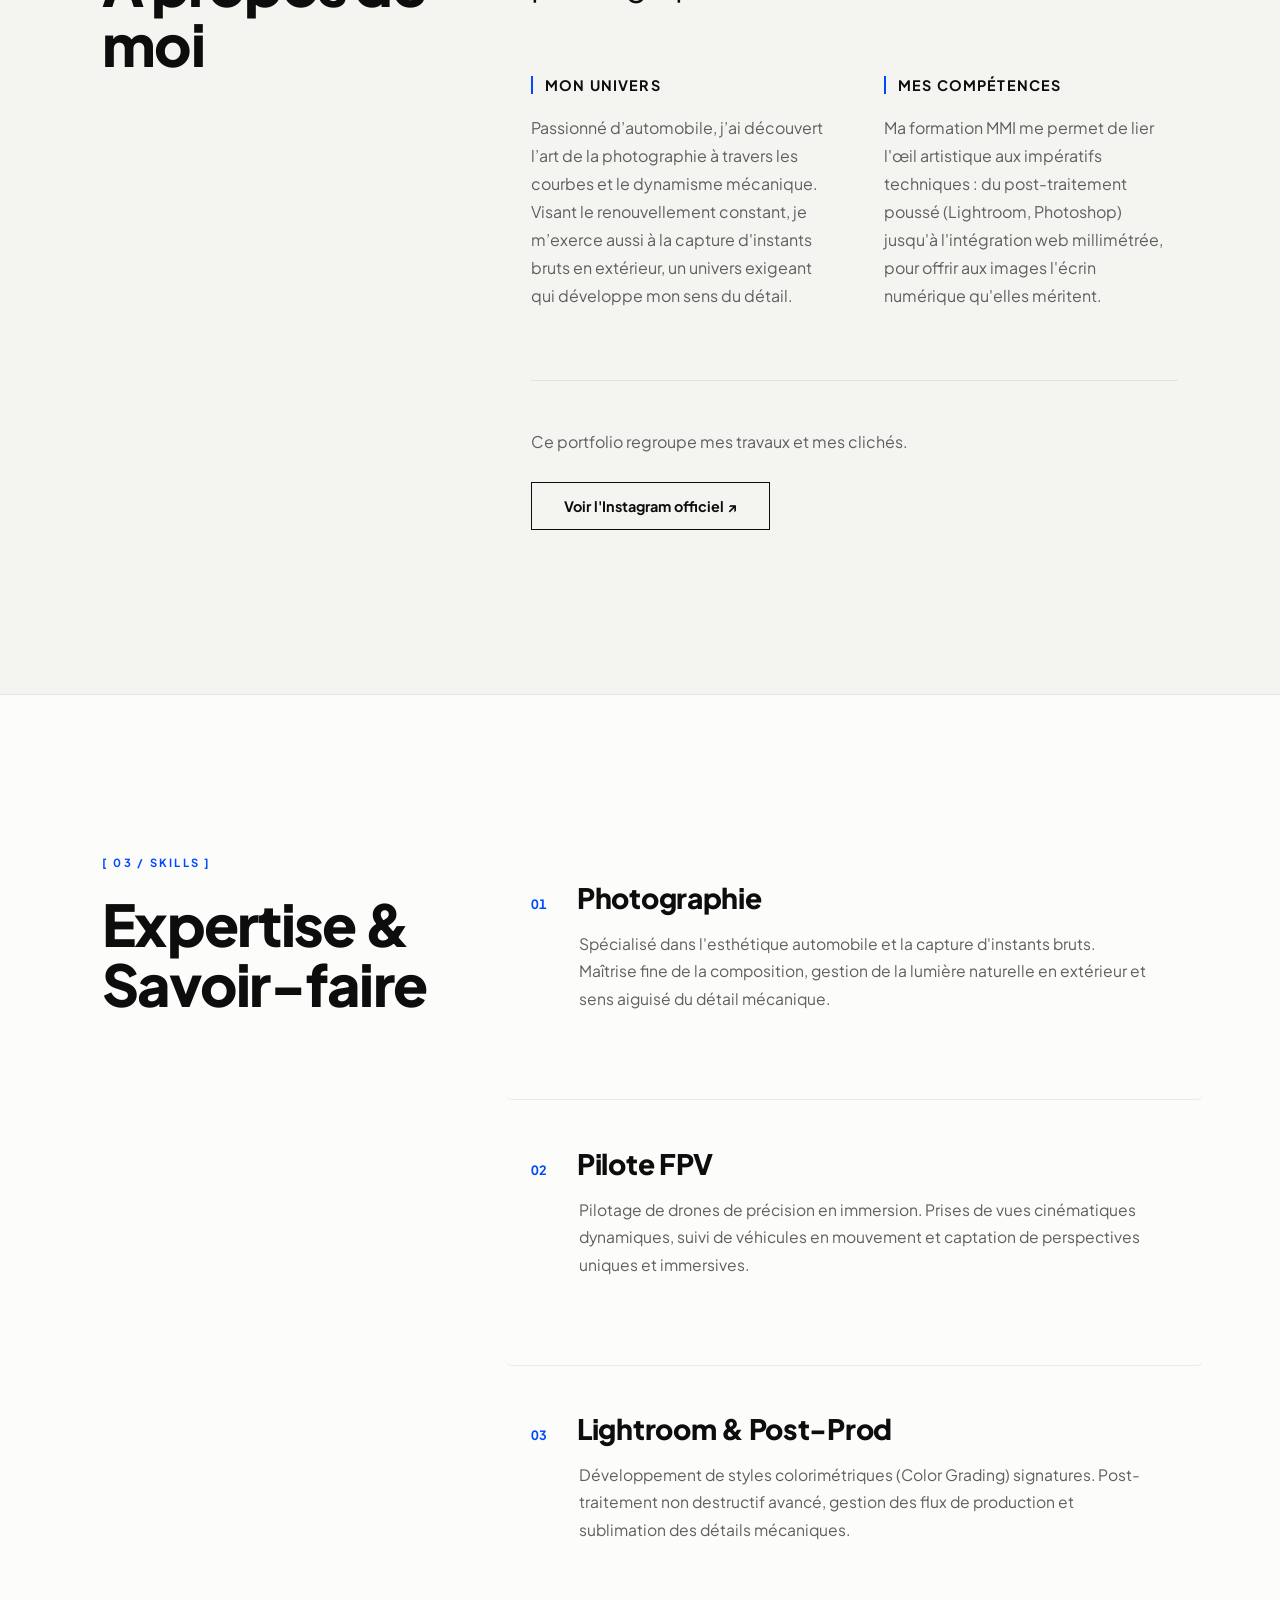
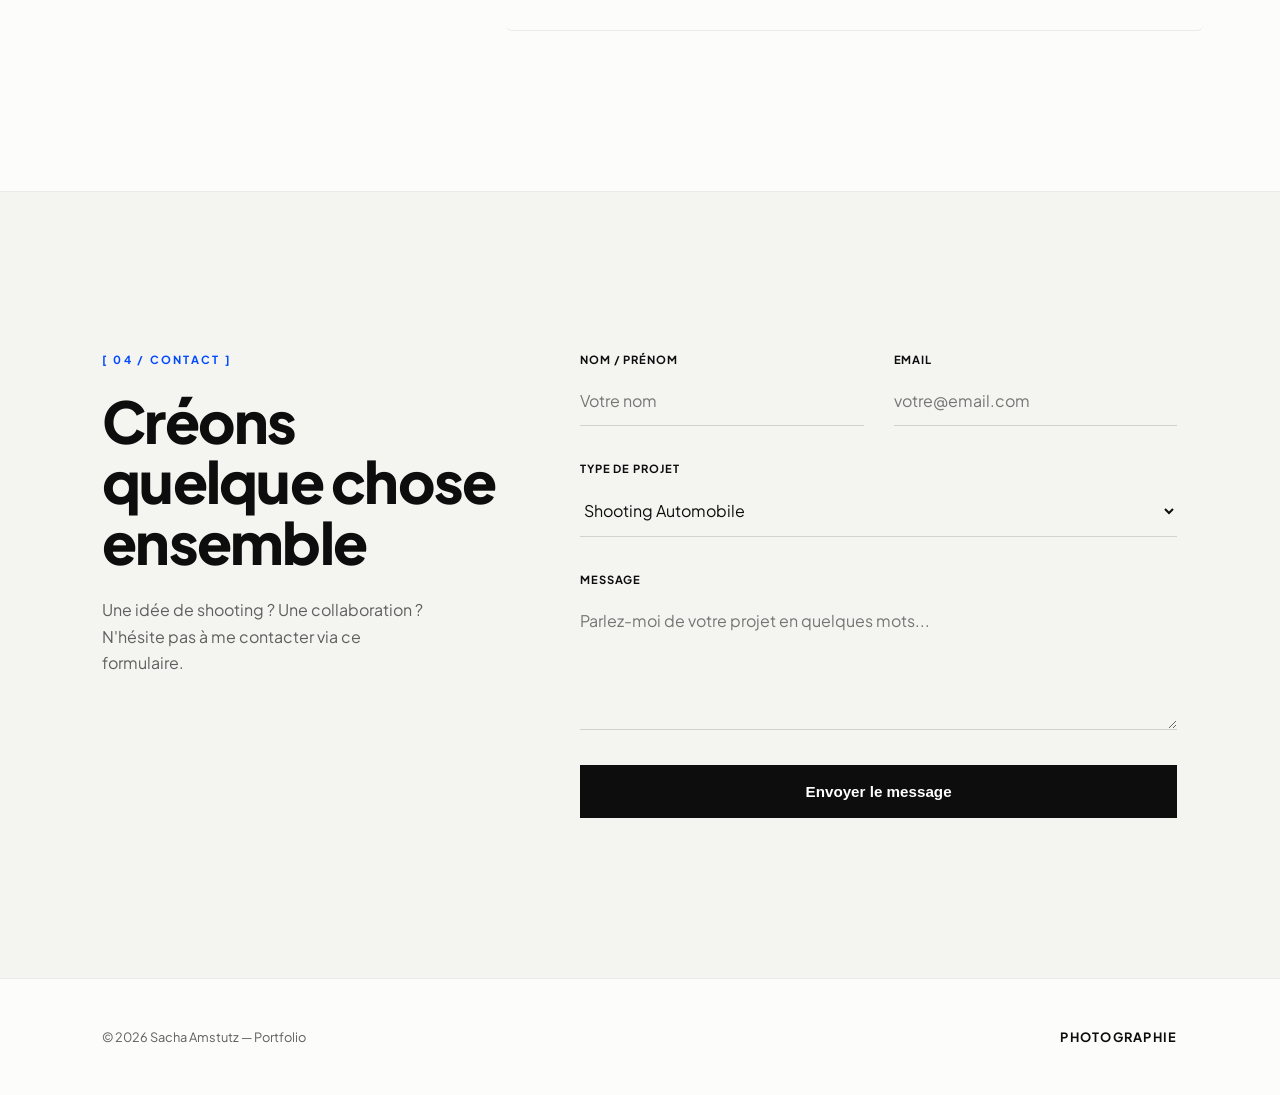
==== commit d235b135: "Update index.html" ====
--- a/index.html
+++ b/index.html
@@ -27,6 +27,16 @@
     
     <!-- Script tiers chargé en asynchrone pour de meilleures performances -->
     <script src="https://elfsightcdn.com/platform.js" defer></script>
+
+    <!-- Indique à Google le vrai nom du site pour l'affichage des résultats -->
+    <script type="application/ld+json">
+    {
+      "@context": "https://schema.org",
+      "@type": "WebSite",
+      "name": "Sacha Amstutz | Photographie",
+      "url": "https://sachaamstutzphoto-netizen.github.io/portfolio/"
+    }
+    </script>
 </head>
 
 <body id="top">
@@ -60,7 +70,7 @@
                 </div>
                 <div class="hero-right-col animate-init">
                     <p class="hero-lead">
-                        Photographe &amp; Designer MMI. Spécialisé dans l'esthétique automobile et la capture d'instants
+                        Photographe &amp; Designer MMI (Métiers du Multimédia et de l'Internet). Spécialisé dans l'esthétique automobile et la capture d'instants
                         bruts. L'art de raconter une histoire à travers l'image.
                     </p>
                     <a href="#galerie" class="hero-cta-btn ancre">Découvrir mes projets &darr;&#xFE0E;</a>
@@ -88,7 +98,7 @@
 
                 <div class="about-right-col">
                     <p class="about-lead animate-on-scroll">
-                        Bonjour, moi c'est <strong class="highlight">Sacha</strong>. Étudiant en MMI et passionné de
+                        <strong class="highlight">Sacha</strong>. Étudiant en MMI et passionné de
                         photographie.
                     </p>
 
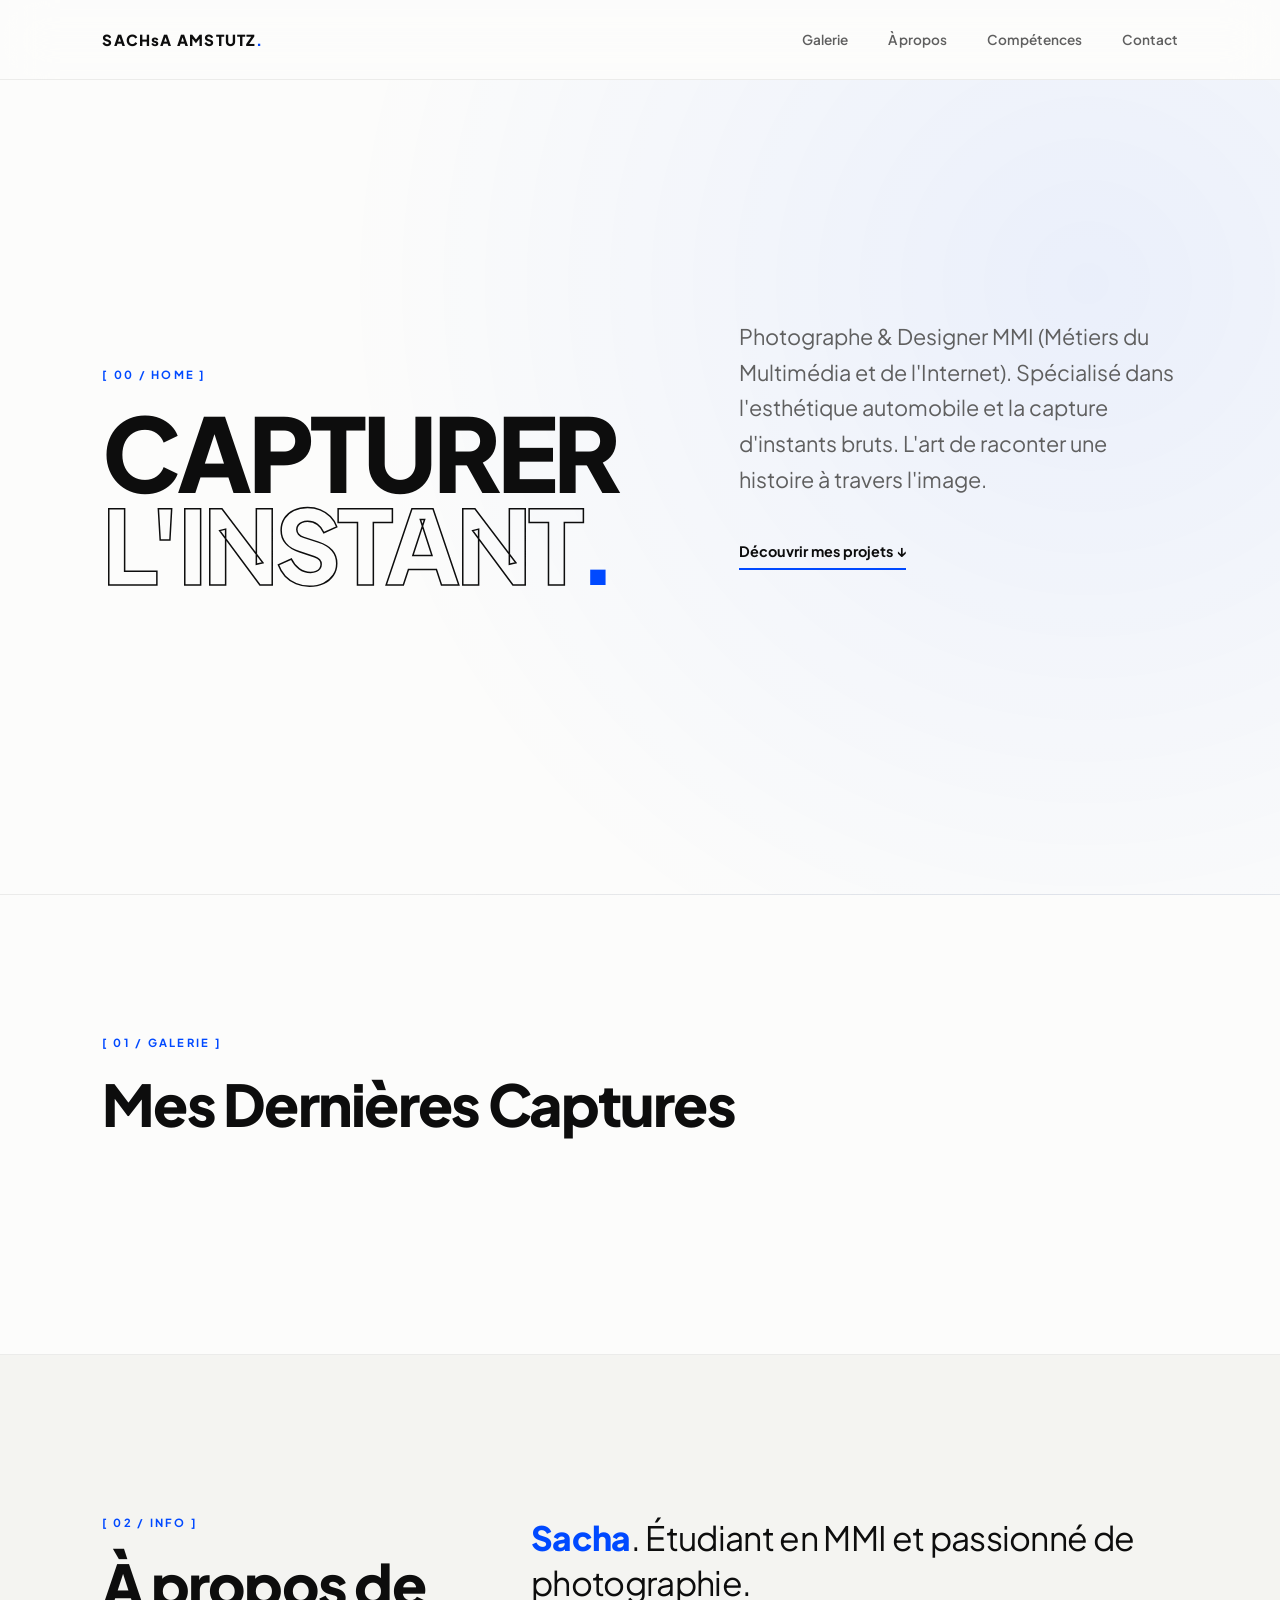
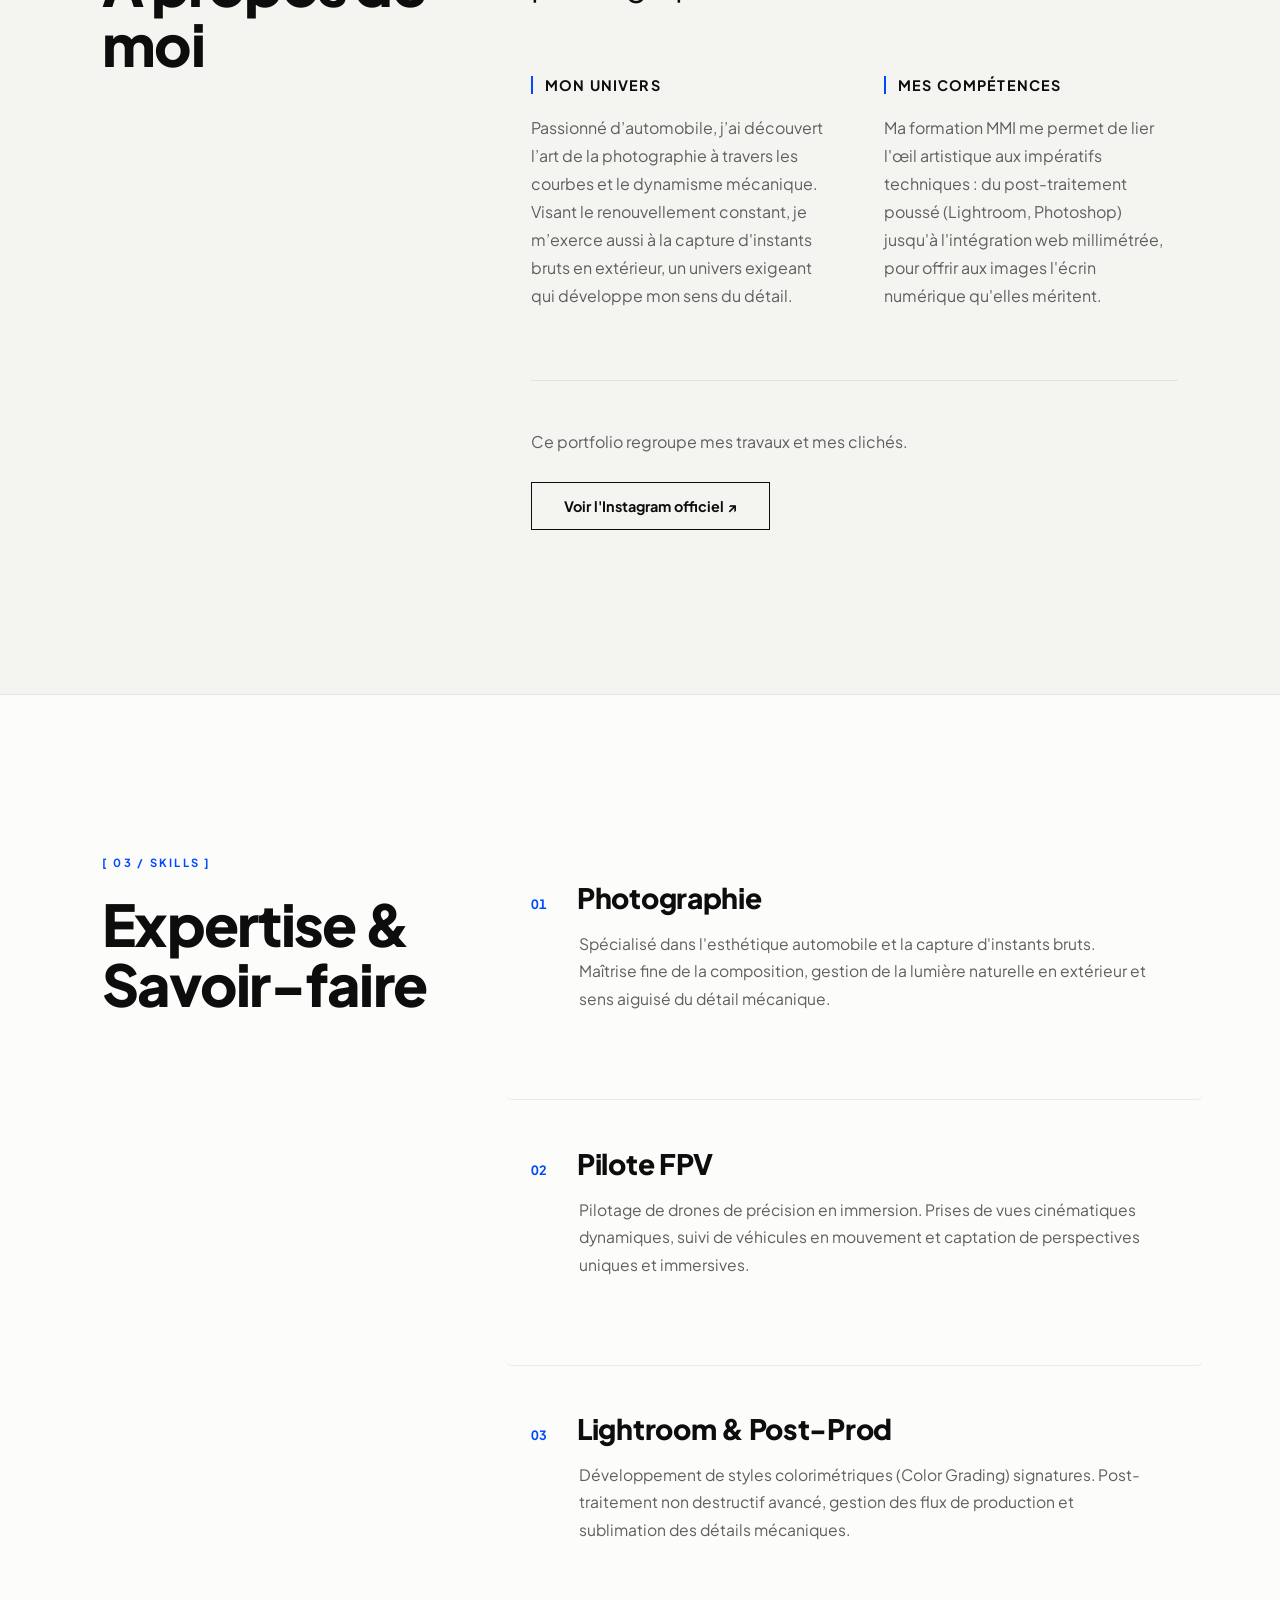
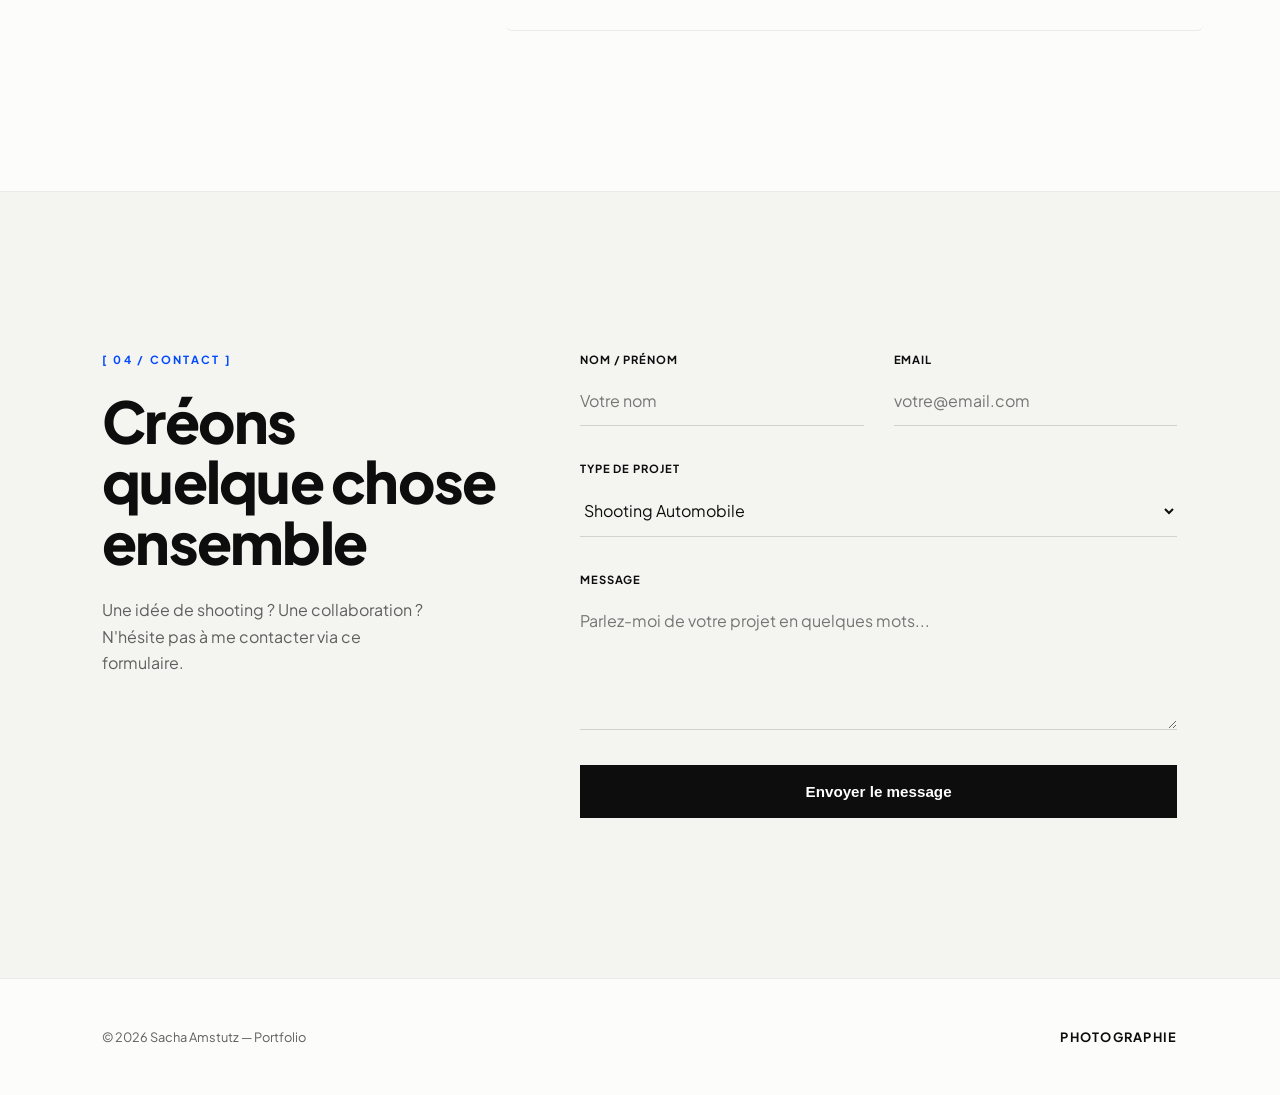
==== commit bf7ac86b: "Update index.html" ====
--- a/index.html
+++ b/index.html
@@ -5,16 +5,13 @@
     <meta charset="UTF-8">
     <meta name="viewport" content="width=device-width, initial-scale=1.0">
     
-    <!-- Référencement (SEO) de niveau professionnel -->
     <title>Sacha Amstutz | Portfolio Photographie Automobile &amp; Cinématique FPV Toulouse</title>
     <meta name="description" content="Découvrez le portfolio de Sacha Amstutz, photographe spécialisé dans l'esthétique automobile, le pilotage de drone FPV cinématique et le post-traitement haut de gamme.">
     
-    <!-- Balises Open Graph pour les partages de liens (LinkedIn, Insta, Discord) -->
     <meta property="og:title" content="Sacha Amstutz | Portfolio Photographie &amp; FPV">
     <meta property="og:description" content="Exploration visuelle de l'esthétique automobile et d'instants bruts à travers l'objectif et le vol en immersion.">
     <meta property="og:type" content="website">
 
-    <!-- Configuration des Favicons corrigée pour GitHub Pages -->
     <link rel="icon" type="image/png" href="favicon-96x96.png" sizes="96x96">
     <link rel="icon" type="image/svg+xml" href="favicon.svg">
     <link rel="shortcut icon" href="favicon.ico">
@@ -25,10 +22,8 @@
     <link href="https://fonts.googleapis.com/css2?family=Plus+Jakarta+Sans:wght@300;400;500;600;800&amp;display=swap" rel="stylesheet">
     <link rel="stylesheet" href="style.css">
     
-    <!-- Script tiers chargé en asynchrone pour de meilleures performances -->
     <script src="https://elfsightcdn.com/platform.js" defer></script>
 
-    <!-- Indique à Google le vrai nom du site pour l'affichage des résultats -->
     <script type="application/ld+json">
     {
       "@context": "https://schema.org",
@@ -44,9 +39,8 @@
     <div class="scroll-progress-bar"></div>
 
     <header>
-        <a href="#" class="logo">SACHA AMSTUTZ<span class="dot">.</span></a>
+       <a href="#top" class="logo ancre">SACHsA AMSTUTZ<span class="dot">.</span></a>
         
-        <!-- Bouton Burger optimisé pour l'accessibilité -->
         <button class="burger-menu" aria-label="Ouvrir le menu de navigation" aria-expanded="false" aria-controls="main-nav">
             <span class="burger-bar"></span>
             <span class="burger-bar"></span>
@@ -232,7 +226,6 @@
         </div>
     </footer>
 
-    <!-- Écrans / Modales Plein Écran (Skills) -->
     <div id="page-photo" class="skill-page-overlay">
         <div class="skill-page-content">
             <button class="close-skill-page">&#x2190;&#xFE0E; Retour au portfolio</button>
@@ -326,7 +319,7 @@
                 <div class="skill-page-grid">
                     <div class="skill-page-left">
                         <h3>L'art de la colorimétrie sur-mesure</h3>
-                        <p>Je refuse catégoriquement l'utilisation de presets ou de filtres préconçus. Pour moi, chaque
+                        <p>N'utilisant pas de presets ou de filtres préconçus. Pour moi, chaque
                             image possède sa propre identité lumineuse dictée par son environnement. Mon approche est
                             purement artisanale : je façonne le Color Grading à la main, pixel par pixel, pour sublimer
                             l'atmosphère d'origine. Mon style signature s'oriente vers des rendus profondément
@@ -349,7 +342,7 @@
                             <ul>
                                 <li class="spec-item"><strong>Logiciel cœur :</strong> Adobe Lightroom Premium</li>
                                 <li class="spec-item"><strong>Méthodologie :</strong> Retouche non destructive, courbe
-                                    des tonalités personnalisée, gestion isolée des teintes par canal TSL.</li>
+                                    des tonalités personnalisée, gestion isolée des teintes par canal TSL (Teinte, Saturation, Luminance ).</li>
                                 <li class="spec-item"><strong>Objectif final :</strong> Donner aux images l'écrin haut
                                     de gamme et l'ambiance cinématographique qu'elles méritent.</li>
                             </ul>
@@ -360,7 +353,7 @@
         </div>
     </div>
 
-    <a href="#top" id="back-to-top" class="back-to-top" aria-label="Remonter en haut de la page">&uarr;&#xFE0E;</a>
+    <a href="#top" id="back-to-top" class="back-to-top" aria-label="Remonter en haut de la page">↑︎</a>
 
     <script src="script.js"></script>
 </body>
--- a/style.css
+++ b/style.css
@@ -18,7 +18,7 @@
     --transition-grid: cubic-bezier(0.16, 1, 0.3, 1); /* Courbe ultra-luxe */
 }
 
-/* Barre de progression haut de page */
+/* Barre de progression haut de page - OPTIMISÉE POUR LE JS */
 .scroll-progress-bar {
     position: fixed;
     top: 0;
@@ -28,21 +28,18 @@
     background-color: var(--accent-color);
     z-index: 2000;
     transform-origin: left;
-    transform: scaleX(0);
-    animation: grow-progress auto linear forwards;
-    animation-timeline: scroll();
-}
-
-@keyframes grow-progress {
-    to { transform: scaleX(1); }
+    transform: scaleX(0); /* Géré par le JS de manière fluide */
+    will-change: transform;
 }
 
 html {
+    scroll-behavior: smooth;
     background-color: var(--bg-color);
     color: var(--text-color);
     font-family: 'Plus Jakarta Sans', sans-serif;
     -webkit-font-smoothing: antialiased;
-    scroll-behavior: smooth;
+    /* Nettoyage du smooth natif qui entrait en conflit avec le JS */
+    scroll-padding-top: 90px;
 }
 
 body {
@@ -144,7 +141,12 @@
     height: 2px;
     background-color: var(--text-color);
     transition: transform 0.4s var(--transition-grid), opacity 0.3s ease;
-    transform-origin: center; /* <--- MODIFIÉ : "center" au lieu de "left center" */
+    transform-origin: center;
+}
+
+/* SCROLL CONFIG */
+section {
+    scroll-margin-top: 90px;
 }
 
 /* ═══════════════════════════════════════════
@@ -228,7 +230,6 @@
     padding-bottom: 8px;
     position: relative;
     transition: color 0.3s var(--transition-grid);
-    /* Protection anti-emoji système */
     font-family: 'Plus Jakarta Sans', -apple-system, BlinkMacSystemFont, sans-serif;
 }
 
@@ -325,7 +326,6 @@
     margin-bottom: 30px;
 }
 
-/* Bouton Instagram : effet de remplissage fluide */
 .instagram-link {
     display: inline-block;
     font-size: 0.9rem;
@@ -339,7 +339,6 @@
     z-index: 1;
     overflow: hidden;
     transition: color 0.4s var(--transition-grid), border-color 0.4s var(--transition-grid);
-    /* Protection anti-emoji système */
     font-family: 'Plus Jakarta Sans', -apple-system, BlinkMacSystemFont, sans-serif;
 }
 
@@ -403,7 +402,6 @@
     background-color: var(--accent-light);
 }
 
-/* Cinétique fluide de glissement des composants internes */
 .skill-item .skill-header,
 .skill-item .skill-description {
     transform: translateX(0);
@@ -418,7 +416,6 @@
 
 header nav a,
 .skill-link-indicator {
-    /* Protection anti-emoji système pour les petites flèches */
     font-family: 'Plus Jakarta Sans', -apple-system, BlinkMacSystemFont, sans-serif;
 }
 
@@ -453,7 +450,7 @@
 
 .skill-link-indicator {
     display: block;
-    font-size: 1.2rem; /* AUGMENTÉ : Passe de 0.8rem à 1.2rem */
+    font-size: 1.2rem;
     font-weight: 700;
     color: var(--accent-color);
     padding-left: 48px;
@@ -461,7 +458,6 @@
     transform: translateX(-5px);
     will-change: transform, opacity;
     transition: opacity 0.45s var(--transition-grid), transform 0.45s var(--transition-grid);
-    font-family: 'Plus Jakarta Sans', -apple-system, BlinkMacSystemFont, sans-serif;
 }
 
 .skill-item:hover .skill-link-indicator {
@@ -481,8 +477,6 @@
     background-color: var(--bg-color);
     z-index: 3000; 
     overflow-y: auto;
-    
-    /* Mix de glissement ET d'échelle pour un effet de focus ultra-immersif */
     transform: translateY(60px) scale(0.98);
     opacity: 0;
     visibility: hidden;
@@ -506,7 +500,6 @@
 .close-skill-page {
     background: none;
     border: none;
-    font-family: inherit;
     font-size: 0.9rem;
     font-weight: 700;
     color: var(--text-color);
@@ -515,7 +508,6 @@
     margin-bottom: 60px;
     border-bottom: 2px solid var(--accent-color);
     transition: color 0.3s var(--transition-grid), transform 0.3s var(--transition-grid);
-    /* Protection anti-emoji système */
     font-family: 'Plus Jakarta Sans', -apple-system, BlinkMacSystemFont, sans-serif;
 }
 
@@ -662,7 +654,6 @@
     color: var(--text-color);
 }
 
-/* Input minimaliste : juste une belle ligne raffinée */
 .structured-form input,
 .structured-form textarea,
 .structured-form select {
@@ -679,7 +670,6 @@
     transition: border-color 0.4s var(--transition-grid);
 }
 
-/* Effet d'illumination de la ligne au focus */
 .structured-form input:focus,
 .structured-form textarea:focus,
 .structured-form select:focus {
@@ -690,7 +680,6 @@
     position: relative;
 }
 
-/* Gros bouton "Envoyer" : Effet Wipe inversé */
 .submit-btn {
     width: 100%;
     padding: 18px;
@@ -767,15 +756,14 @@
     color: white;
     text-decoration: none;
     border-radius: 50%;
-    font-size: 1.6rem; /* AUGMENTÉ : Passe de 1.1rem à 1.6rem */
+    font-size: 1.6rem;
     font-weight: 700;
     cursor: pointer;
     z-index: 1500;
     display: flex;
     justify-content: center;
     align-items: center;
-    padding-bottom: 4px; /* AJOUTÉ : Compense la ligne de base pour centrer le glyphe ↑ */
-    
+    padding-bottom: 4px;
     opacity: 0;
     pointer-events: none;
     transform: translateY(15px);
@@ -795,7 +783,7 @@
 }
 
 /* ═══════════════════════════════════════════
-   MÉCANIQUE D'ANIMATION (INTERSECTION OBSERVER)
+   MÉCANIQUE D'ANIMATION
 ═══════════════════════════════════════════ */
 .animate-on-scroll {
     opacity: 0;
@@ -819,19 +807,17 @@
 }
 
 /* ═══════════════════════════════════════════
-   RESPONSIVE OPTIMIZATION (COMPLET TABLETTE & MOBILE)
+   RESPONSIVE OPTIMIZATION
 ═══════════════════════════════════════════ */
 @media (max-width: 960px) {
     header { 
         padding: 20px 5%; 
     }
 
-    /* Activation visuelle du menu burger */
     .burger-menu {
         display: flex;
     }
 
-    /* Transformation en tiroir de navigation plein écran haut de gamme */
     header nav {
         position: fixed;
         top: 0;
@@ -844,13 +830,10 @@
         align-items: center;
         gap: 35px;
         z-index: 1000;
-        
-        /* Dissimulation par défaut */
         transform: translateX(100%);
         transition: transform 0.6s var(--transition-grid);
     }
 
-    /* Classe dynamique déclenchée via JavaScript */
     header.is-menu-open nav {
         transform: translateX(0);
     }
@@ -862,19 +845,17 @@
         letter-spacing: 0.05em;
     }
 
-   /* Animation cinétique des barres du bouton burger au clic */
     header.is-menu-open .burger-bar:nth-child(1) {
-        transform: translateY(8px) rotate(45deg); /* <--- MODIFIÉ */
+        transform: translateY(8px) rotate(45deg);
     }
     header.is-menu-open .burger-bar:nth-child(2) {
         opacity: 0;
         transform: scaleX(0);
     }
     header.is-menu-open .burger-bar:nth-child(3) {
-        transform: translateY(-8px) rotate(-45deg); /* <--- MODIFIÉ */
-    }
-
-    /* Structure globale adaptative */
+        transform: translateY(-8px) rotate(-45deg);
+    }
+
     .hero-section, .section-galerie, .section-about, .section-skills, .section-contact, footer { 
         padding-left: 6%; 
         padding-right: 6%; 
@@ -900,7 +881,6 @@
         margin-bottom: 45px;
     }
     
-    /* Nettoyage des effets de survol inadaptés au tactile (Skills) */
     .skills-list {
         gap: 15px;
     }
@@ -938,7 +918,6 @@
         padding-bottom: 0; 
     }
 
-    /* Adaptation des Overlays / Modales */
     .skill-page-content { 
         padding: 40px 6% 80px 6%; 
     }
@@ -952,7 +931,6 @@
         padding: 30px 20px;
     }
 
-    /* Bouton retour en haut plus discret sur mobile */
     .back-to-top {
         bottom: 20px;
         right: 20px;
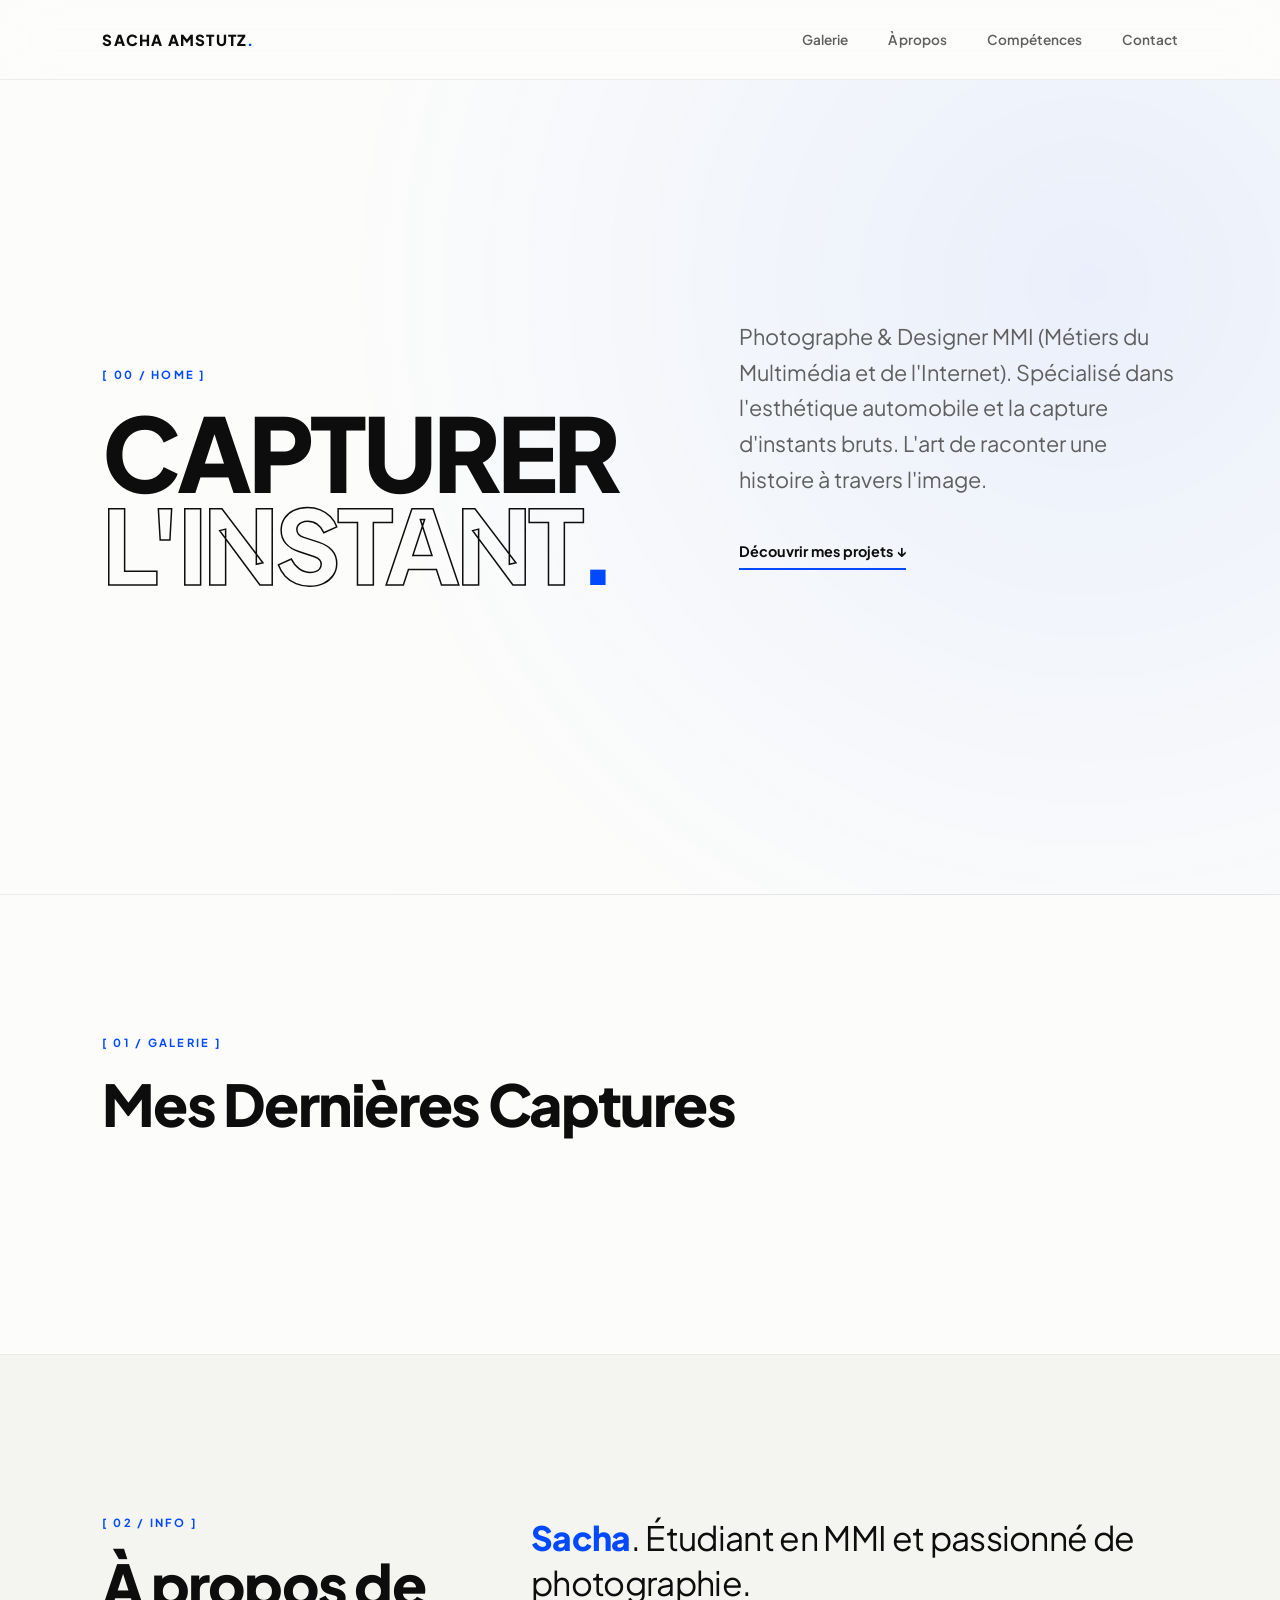
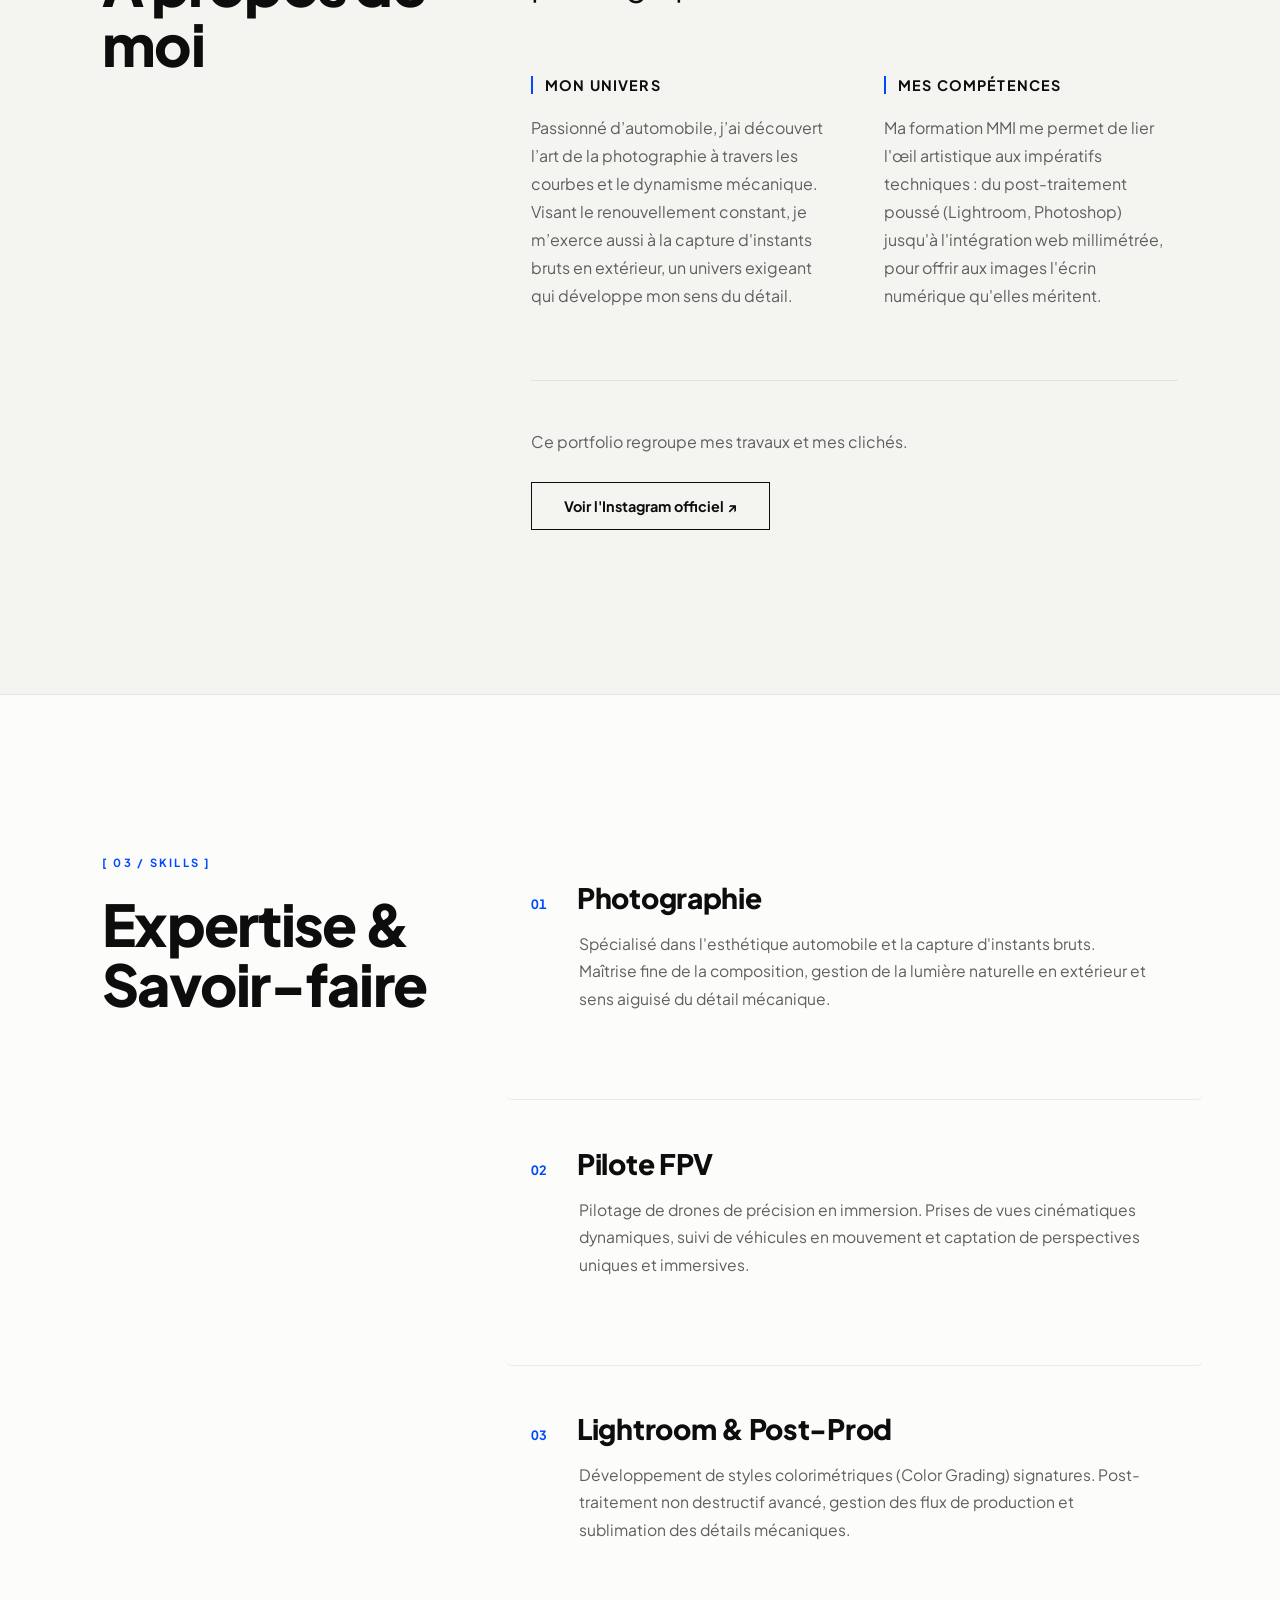
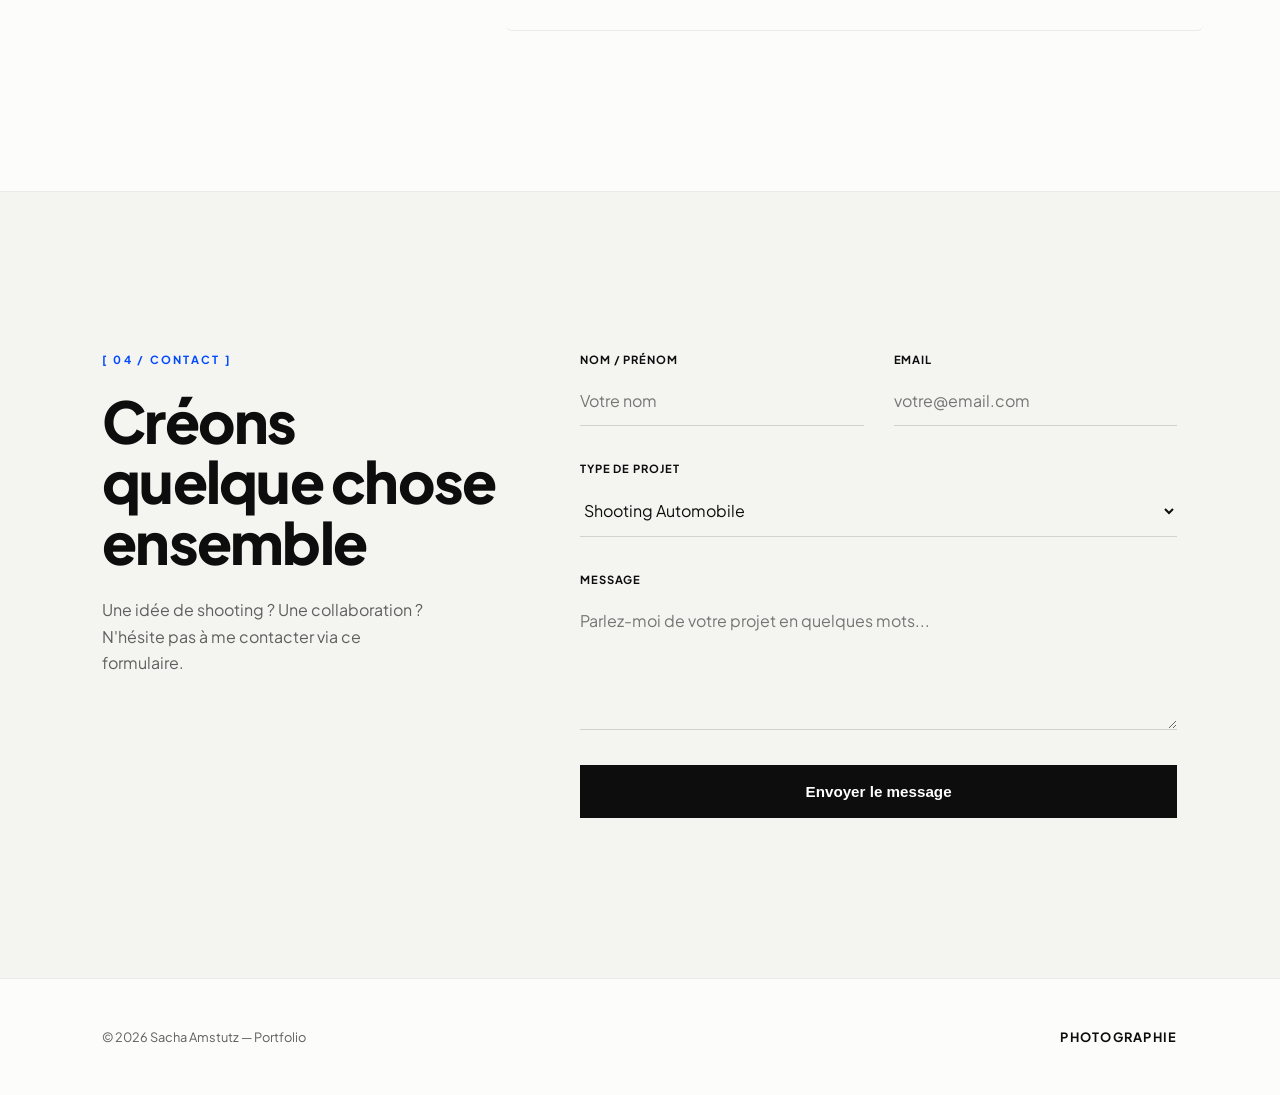
==== commit d9b8df83: "Update index.html" ====
--- a/index.html
+++ b/index.html
@@ -39,7 +39,7 @@
     <div class="scroll-progress-bar"></div>
 
     <header>
-       <a href="#top" class="logo ancre">SACHsA AMSTUTZ<span class="dot">.</span></a>
+       <a href="#top" class="logo ancre">SACHA AMSTUTZ<span class="dot">.</span></a>
         
         <button class="burger-menu" aria-label="Ouvrir le menu de navigation" aria-expanded="false" aria-controls="main-nav">
             <span class="burger-bar"></span>
